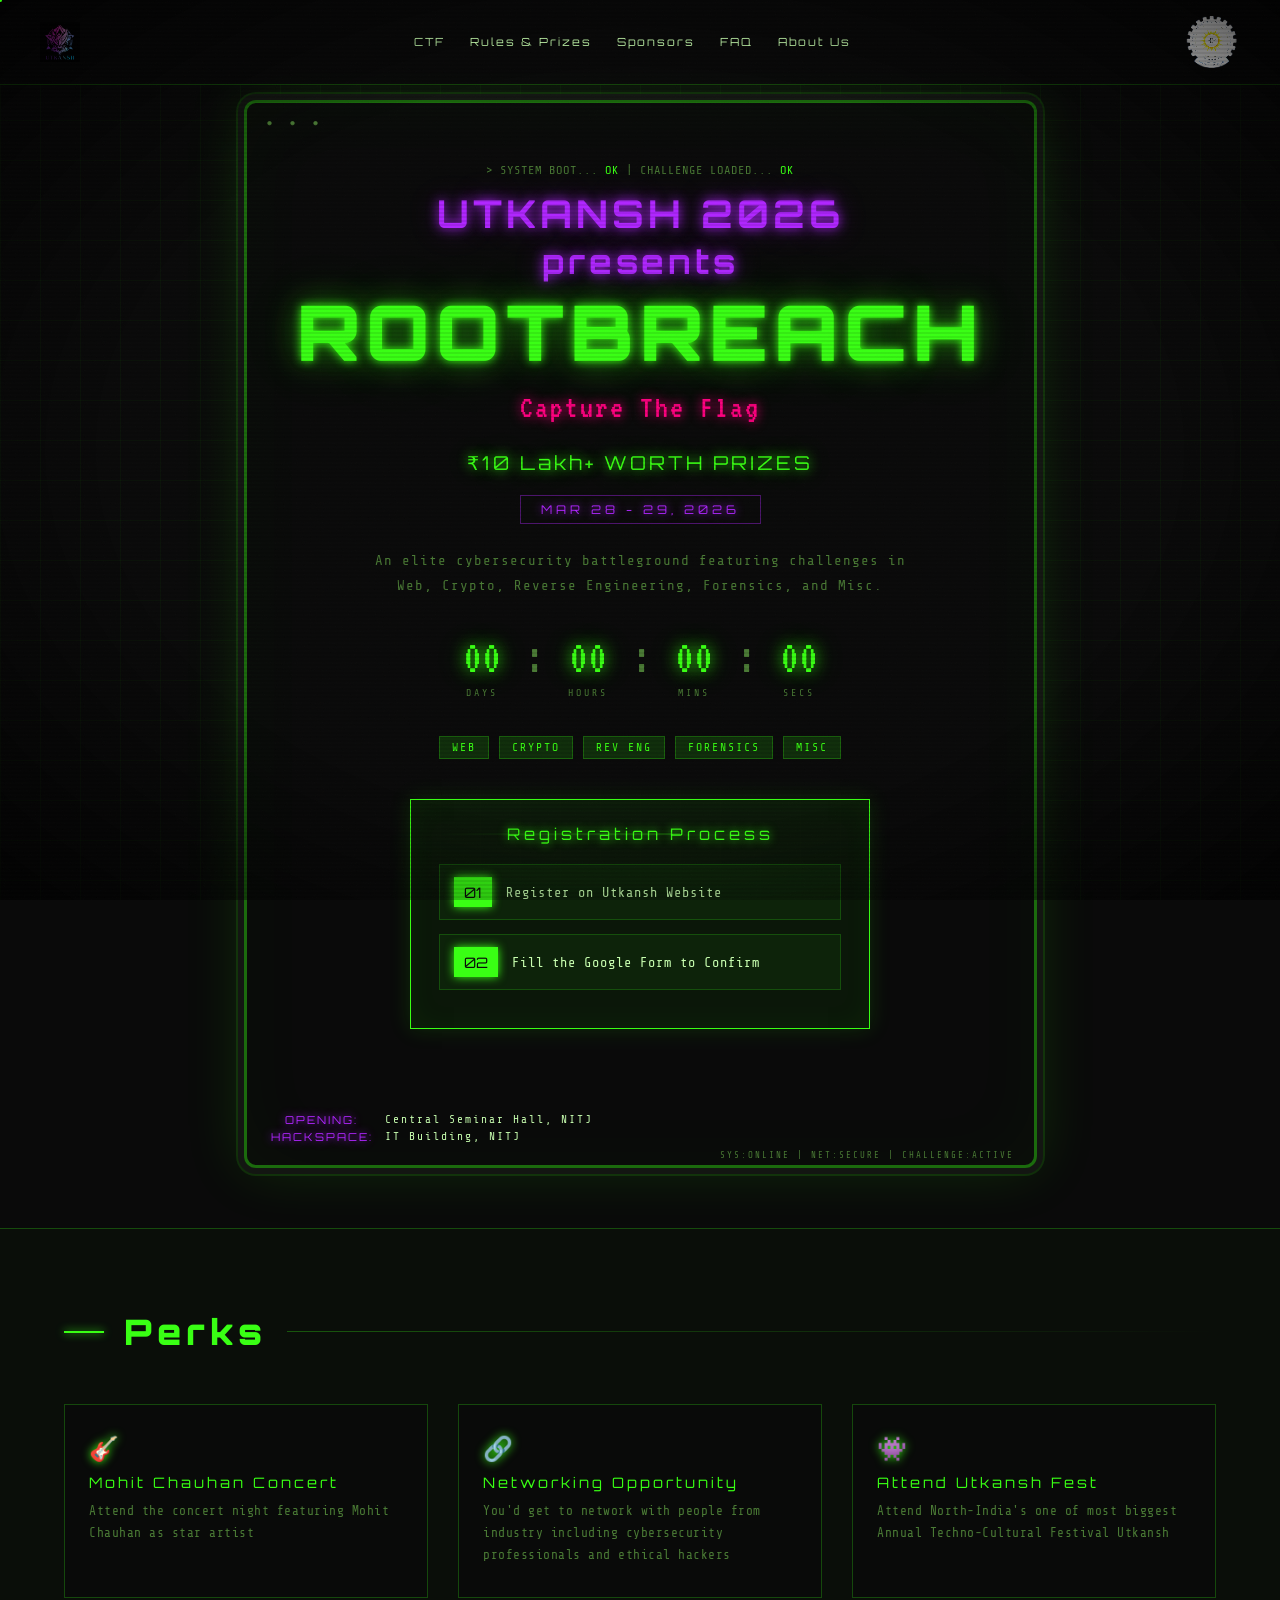
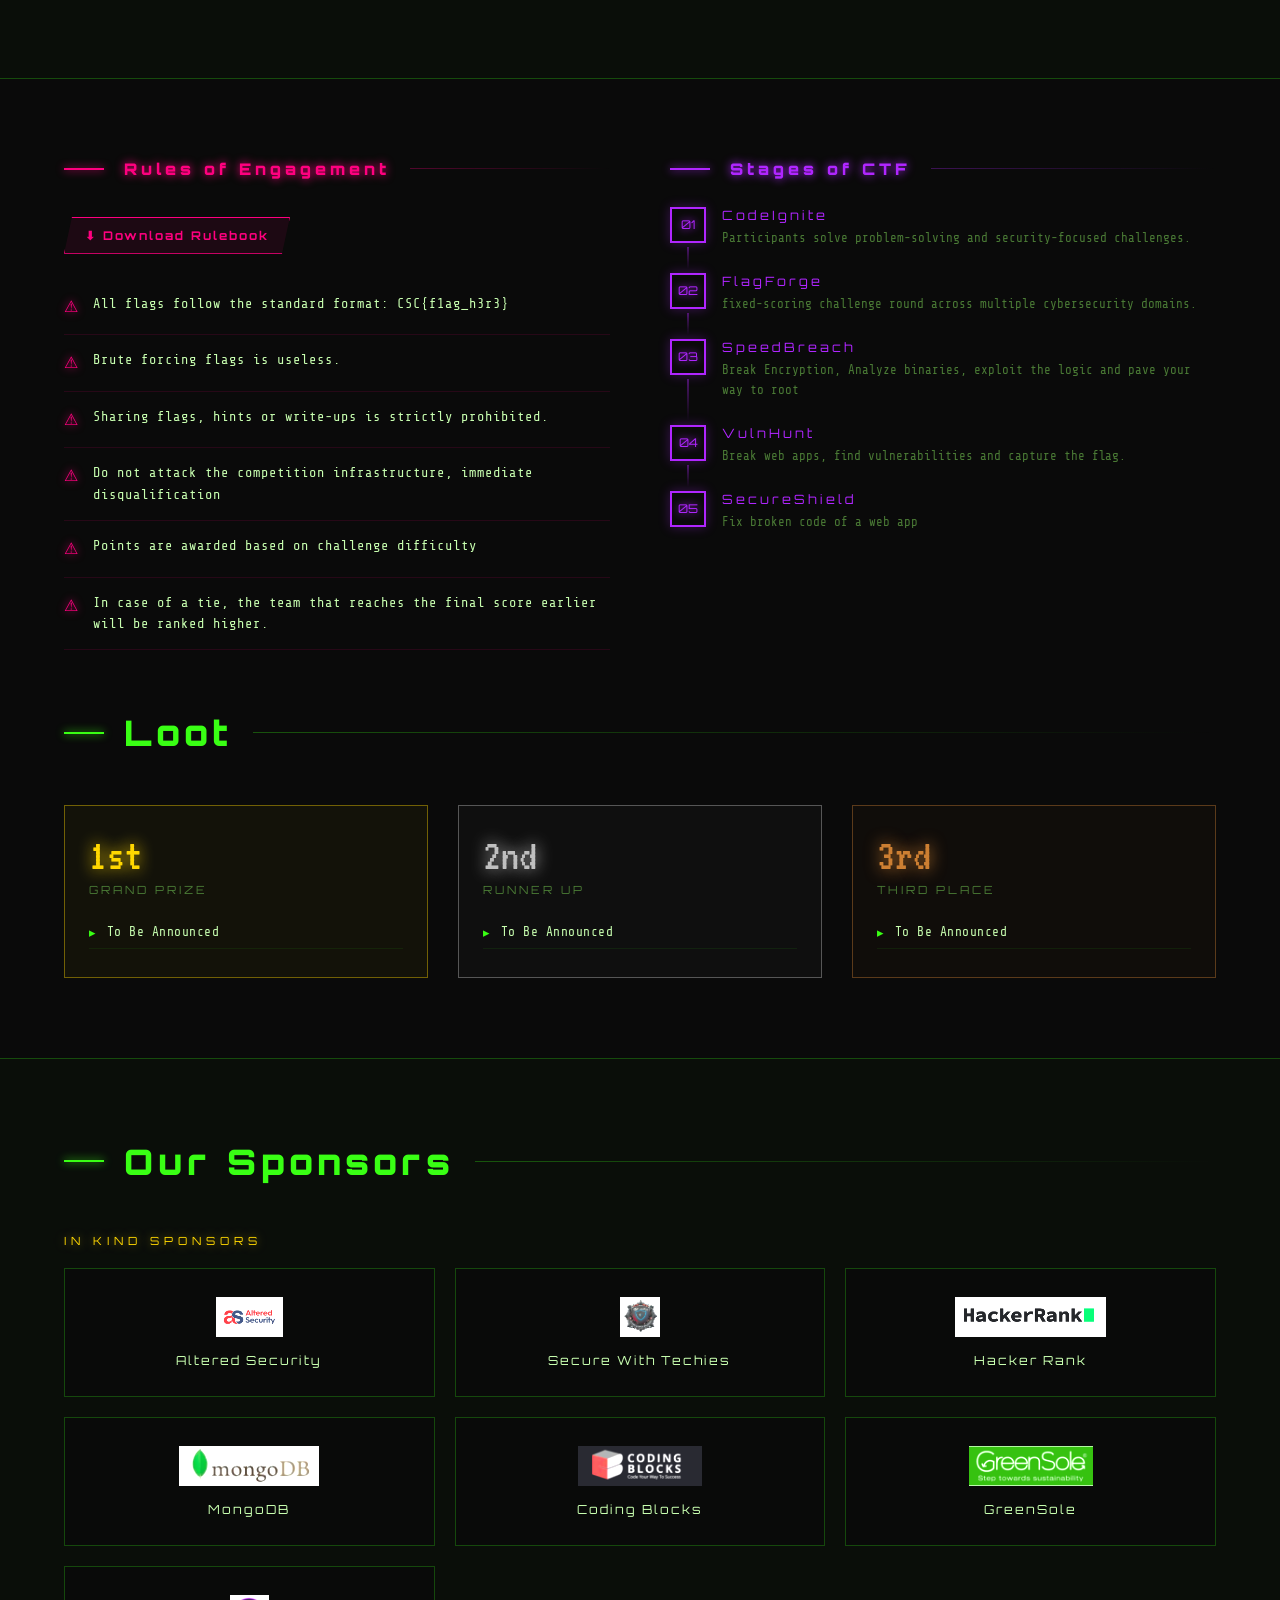
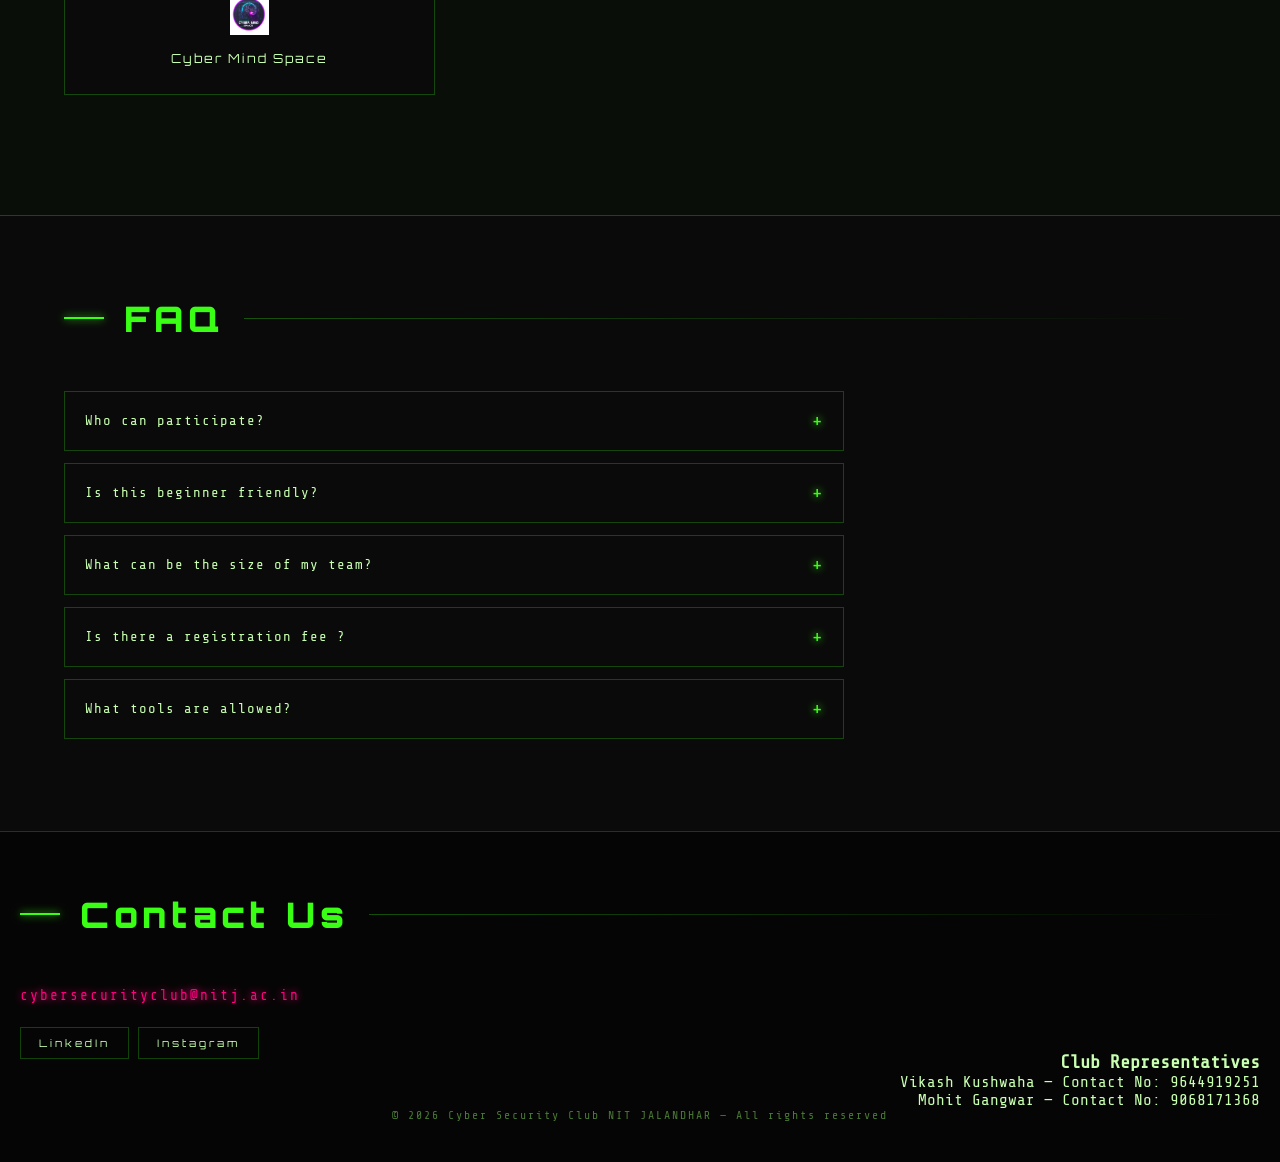
==== index.html @ 912bc38d "Update index.html download button" ====
<!DOCTYPE html>
<html lang="en">
<head>
<meta charset="UTF-8">
<meta name="viewport" content="width=device-width, initial-scale=1.0">
<title>ROOTBREACH — Capture The Flag 202</title>
<link rel="preconnect" href="https://fonts.googleapis.com">
<link href="https://fonts.googleapis.com/css2?family=Share+Tech+Mono&family=Orbitron:wght@400;700;900&family=VT323&display=swap" rel="stylesheet">
<link rel="stylesheet" href="style.css">
</head>
<body>
<div class="bg-grid"></div>
<div class="vignette"></div>

<!-- NAVBAR -->
<nav>
  <img src="assets/utkansh_logo.png" alt="Register" class="nav-register-img">
    <div class="menu-toggle">☰</div>
  <div class="nav-links">
    <a href="#landing">CTF</a>
    <a href="#rules_prizes">Rules & Prizes</a>
    <a href="#sponsors">Sponsors</a>
    <a href="#faq">FAQ</a>
    <a href="#about">About Us</a>
  </div><img src="assets/nitj_logo.png" alt="Logo" class="nav-logo">
</nav>

<!-- HERO -->
<section id="landing">
  <div class="hero-inner">
    <div class="crt-monitor">
      <p class="terminal-prompt">> SYSTEM BOOT... <span>OK</span> | CHALLENGE LOADED... <span>OK</span></p>
      <p class="hero-label">
  UTKANSH 2026 <span>presents</span>
</p>
      <h1 class="hero-title">ROOTBREACH</h1>
      <p class="hero-tagline">Capture The Flag</p>
      <p class="hero-prize">₹10 Lakh+ WORTH PRIZES</p>
      <div class="hero-date">MAR 28 - 29, 2026</div>
   
      <p class="hero-desc">An elite cybersecurity battleground featuring challenges in Web, Crypto, Reverse Engineering, Forensics, and Misc.</p>
      <div class="countdown-wrap">
        <div class="countdown-unit">
          <span class="countdown-num" id="cd-days">00</span>
          <span class="countdown-label">Days</span>
        </div>
        <span class="countdown-sep">:</span>
        <div class="countdown-unit">
          <span class="countdown-num" id="cd-hours">00</span>
          <span class="countdown-label">Hours</span>
        </div>
        <span class="countdown-sep">:</span>
        <div class="countdown-unit">
          <span class="countdown-num" id="cd-mins">00</span>
          <span class="countdown-label">Mins</span>
        </div>
        <span class="countdown-sep">:</span>
        <div class="countdown-unit">
          <span class="countdown-num" id="cd-secs">00</span>
          <span class="countdown-label">Secs</span>
        </div>
      </div>
      <div class="hero-tags">
        <span class="hero-tag">WEB</span>
        <span class="hero-tag">CRYPTO</span>
        <span class="hero-tag">REV ENG</span>
        <span class="hero-tag">FORENSICS</span>
        <span class="hero-tag">MISC</span>
      </div>
<div class="registration-box">
  <p class="reg-title">Registration Process</p>

  <div class="reg-step">
    <span class="step-num">01</span>
    <a href="https://www.utkansh.com/events/tech-cod-2" target="_blank">
      Register on Utkansh Website
    </a>
  </div>

  <div class="reg-step">
    <span class="step-num">02</span>
    <a href="https://docs.google.com/forms/d/e/1FAIpQLSclqPDXq4Pr7eMh1rQsEfszffg6_2_uz47Mj0pNcskuEX2EDA/viewform" target="_blank">
      Fill the Google Form to Confirm
    </a>
  </div>
</div>
<br><br>
<div class="hero-venue bottom-left">
  <div><span>OPENING:</span> Central Seminar Hall, NITJ</div>
  <div><span>HACKSPACE:</span> IT Building, NITJ</div>
</div>
    </div>
  </div>
</section>

<!-- PERKS -->
<section id="perks">
  <h2 class="section-header" style="color:var(--green)">Perks</h2>

  <div class="perks-grid">
    
    <div class="perk-card">
      <div class="perk-icon">🎸</div>
      <div class="perk-title">Mohit Chauhan Concert</div>
      <div class="perk-desc">
Attend the concert night featuring Mohit Chauhan as star artist
      </div>
    </div>

    <div class="perk-card">
      <div class="perk-icon">🔗</div>
      <div class="perk-title">Networking Opportunity</div>
      <div class="perk-desc">
        You'd get to network with people from industry including cybersecurity professionals and ethical hackers
      </div>
    </div>

    <div class="perk-card">
  <div class="perk-icon">👾</div>
  <div class="perk-title">Attend Utkansh Fest</div>
  <div class="perk-desc">
    Attend North-India's one of most biggest Annual Techno-Cultural Festival Utkansh
  </div>
</div>

  </div>
</section>
<!-- RULES, STAGES, PRIZES -->
<section id="rules_prizes" style="padding: 80px 5vw;">
  <!-- Rules -->
  <div>
    <h2 class="rules-title section-header" style="color:var(--pink)">Rules of Engagement</h2>
    <a href="assets/rulebook.pdf" class="btn-rulebook" target="_blank">
  ⬇ Download Rulebook
</a>
    <div id="rules-list">
      <div class="rule-item">
        <span class="rule-icon">⚠</span>
        <span>All flags follow the standard format: CSC{f1ag_h3r3}</span>
      </div>
      <div class="rule-item">
        <span class="rule-icon">⚠</span>
        <span>Brute forcing flags is useless.</span>
      </div>
      <div class="rule-item">
        <span class="rule-icon">⚠</span>
        <span>Sharing flags, hints or write-ups is strictly prohibited.</span>
      </div>
      <div class="rule-item">
        <span class="rule-icon">⚠</span>
        <span>Do not attack the competition infrastructure, immediate disqualification</span>
      </div>
      
      <div class="rule-item">
        <span class="rule-icon">⚠</span>
        <span>Points are awarded based on challenge difficulty</span>
      </div>
      <div class="rule-item">
        <span class="rule-icon">⚠</span>
        <span>In case of a tie, the team that reaches the final score earlier will be ranked higher.</span>
      </div>
    </div>
  </div>

  <!-- Stages -->
  <div>
    <h2 class="stages-title section-header" style="color:var(--purple)">Stages of CTF</h2>
    <div class="stages-flow" id="stages-list">
      <div class="stage-item">
        <div class="stage-line"><div class="stage-num">01</div><div class="stage-connector"></div></div>
        <div class="stage-content">
          <div class="stage-title">CodeIgnite</div>
          <div class="stage-desc">Participants solve problem-solving and security-focused
challenges.</div>
        </div>
      </div>
      <div class="stage-item">
        <div class="stage-line"><div class="stage-num">02</div><div class="stage-connector"></div></div>
        <div class="stage-content">
          <div class="stage-title">FlagForge</div>
          <div class="stage-desc">fixed-scoring challenge round across multiple
cybersecurity domains.</div>
        </div>
      </div>
      <div class="stage-item">
        <div class="stage-line"><div class="stage-num">03</div><div class="stage-connector"></div></div>
        <div class="stage-content">
          <div class="stage-title">SpeedBreach</div>
          <div class="stage-desc">Break Encryption, Analyze binaries, exploit the logic and pave your way to root</div>
        </div>
      </div>
      <div class="stage-item">
        <div class="stage-line"><div class="stage-num">04</div><div class="stage-connector"></div></div>
        <div class="stage-content">
          <div class="stage-title">VulnHunt</div>
          <div class="stage-desc">Break web apps, find vulnerabilities and capture the flag.</div>
        </div>
      </div>
      <div class="stage-item">
        <div class="stage-line"><div class="stage-num">05</div></div>
        <div class="stage-content">
          <div class="stage-title">SecureShield</div>
          <div class="stage-desc">Fix broken code of a web app</div>
        </div>
      </div>
    </div>
  </div>

  <!-- Prizes -->
   <div class="prizes-section">
   <h2 class="section-header" style="color:var(--green)">Loot</h2>
  <div class="prizes-wrap">
    <div class="prize-card first">
      <div class="prize-pos">1st</div>
      <div class="prize-title">Grand Prize</div>
      <div class="prize-reward">To Be Announced</div>
    
    </div>
    <div class="prize-card second">
      <div class="prize-pos">2nd</div>
      <div class="prize-title">Runner Up</div>
      <div class="prize-reward">To Be Announced</div>
    </div>
    <div class="prize-card third">
      <div class="prize-pos">3rd</div>
      <div class="prize-title">Third Place</div>
      <div class="prize-reward">To Be Announced</div>
    </div>
  </div>
  </div>
</section>

<!-- SPONSORS -->
<section id="sponsors">
  <h2 class="section-header" style="color:var(--green)">Our Sponsors</h2>
  <p class="sponsor-tier-title gold reveal">In kind Sponsors</p>
  <div class="sponsor-grid reveal">
    <div class="sponsor-card">
    <img src="assets/alteredsec.png" alt="Altered Security">
    <span>Altered Security</span>
    </div>
    <div class="sponsor-card">
    <img src="assets/swt.png" alt="Secure with techies">
    <span>Secure With Techies</span>
    </div>
    <div class="sponsor-card">
        <img src="assets/hackrank.png" alt="Altered Security">
        <span>Hacker Rank</span>
    </div>
    <div class="sponsor-card">
        <img src="assets/mongo.png" alt="Altered Security">
        <span>MongoDB</span>
    </div>
    <div class="sponsor-card">
        <img src="assets/codingblocks.png" alt="Altered Security">
        <span>Coding Blocks</span></div>
    <div class="sponsor-card">
        <img src="assets/greensole.png" alt="Altered Security">
        <span>GreenSole</span></div>
    <div class="sponsor-card">
        <img src="assets/cybermindspace.png" alt="Altered Security">
        <span>Cyber Mind Space</span></div>
    </div>
</section>

<!-- FAQ -->
<section id="faq">
  <h2 class="section-header" style="color:var(--green)">FAQ</h2>
  <div class="faq-list" >
    <div class="faq-item">
      <div class="faq-q">Who can participate? <span class="faq-icon">+</span></div>
      <div class="faq-a">Students, Cybersecurity professionals, and tech enthusiasts. Just be enthusiast towards tech and let's hunt for flaws.</div>
    </div>
    <div class="faq-item">
      <div class="faq-q">Is this beginner friendly? <span class="faq-icon">+</span></div>
      <div class="faq-a">Yes, challenges range from easy to advanced.</div>
    </div>
    <div class="faq-item">
      <div class="faq-q">What can be the size of my team? <span class="faq-icon">+</span></div>
      <div class="faq-a">Number of team members can range from 2-5.</div>
    </div>
    <div class="faq-item">
      <div class="faq-q">Is there a registration fee ?<span class="faq-icon">+</span></div>
      <div class="faq-a">Yes, the registration fee for the event is INR 300 per team.</div>
    </div>
    <div class="faq-item">
      <div class="faq-q">What tools are allowed? <span class="faq-icon">+</span></div>
      <div class="faq-a">Any legal cybersecurity tools except brute force automation on flags. Don't just be a script kiddie guys, think out of box.</div>
    </div>
  </div>
</section>

<!-- FOOTER -->
<footer id="about">
    <h2 class="section-header " style="color:var(--green)">Contact Us</h2>
  
    <a class="footer-email" href="mailto:cybersecurityclub@nitj.ac.in">cybersecurityclub@nitj.ac.in</a>
  <div class="footer-left">
    <a class="social-btn" href="https://www.linkedin.com/company/cyber-security-club-nitj">LinkedIn</a>
    <a class="social-btn" href="https://www.instagram.com/csc_nitj/">Instagram</a>
  </div>
  <div class="footer-right">
  <h3 class="rep-heading">Club Representatives</h3>
  <p>Vikash Kushwaha — Contact No: 9644919251</p>
  <p>Mohit Gangwar — Contact No: 9068171368</p>
</div>
  <p class="footer-copy">© 2026 Cyber Security Club NIT JALANDHAR — All rights reserved</p>
</footer>


<script src="script.js"></script>

</body>
</html>
---- style.css ----
html, body {
  overflow-x: hidden;
}
  :root {
    --bg: #0A0A0A;
    --bg2: #111111;
    --green: #39FF14;
    --pink: #FF007F;
    --purple: #B026FF;
    --green-dim: rgba(57,255,20,0.15);
    --pink-dim: rgba(255,0,127,0.15);
    --purple-dim: rgba(176,38,255,0.15);
    --text: #C8FFB0;
    --muted: #4a7a35;
    --border: rgba(57,255,20,0.25);
  }

  *, *::before, *::after { box-sizing: border-box; margin: 0; padding: 0; }

  html { scroll-behavior: smooth; }

  body {
    background: var(--bg);
    color: var(--text);
    font-family: 'Share Tech Mono', monospace;
    overflow-x: hidden;
    cursor: crosshair;
  }

  /* ─── SCANLINES & NOISE OVERLAY ─── */
  body::before {
    content: '';
    position: fixed;
    inset: 0;
    background: repeating-linear-gradient(
      0deg,
      transparent,
      transparent 2px,
      rgba(0,0,0,0.08) 2px,
      rgba(0,0,0,0.08) 4px
    );
    pointer-events: none;
    z-index: 9999;
    animation: scanMove 8s linear infinite;
  }

  body::after {
    content: '';
    position: fixed;
    inset: 0;
    background-image: url("data:image/svg+xml,%3Csvg viewBox='0 0 256 256' xmlns='http://www.w3.org/2000/svg'%3E%3Cfilter id='noise'%3E%3CfeTurbulence type='fractalNoise' baseFrequency='0.9' numOctaves='4' stitchTiles='stitch'/%3E%3C/filter%3E%3Crect width='100%25' height='100%25' filter='url(%23noise)' opacity='0.04'/%3E%3C/svg%3E");
    background-size: 200px 200px;
    pointer-events: none;
    z-index: 9998;
    opacity: 0.5;
  }

  @keyframes scanMove {
    0% { background-position: 0 0; }
    100% { background-position: 0 100px; }
  }

  /* ─── BG GRID ─── */
  .bg-grid {
    position: fixed;
    inset: 0;
    background-image:
      linear-gradient(rgba(57,255,20,0.04) 1px, transparent 1px),
      linear-gradient(90deg, rgba(57,255,20,0.04) 1px, transparent 1px);
    background-size: 40px 40px;
    pointer-events: none;
    z-index: 0;
  }

  /* hide register button on mobile + move hamburger left  */

  @media(max-width: 768px) {

  /* Hide register button */
  .btn-register {
    display: none;
  }

  /* Move hamburger to left */
  nav {
    justify-content: space-between;
  }

  .menu-toggle {
    order: -1; /* pushes it to left */
   }
   }

  /* ─── hide NAVBAR in mobile ─── */
   @media(max-width: 768px) {
  nav {
    transition: transform 0.3s ease;
  }

  nav.hide-nav {
    transform: translateY(-100%);
  }
}
  /* ─── NAVBAR ─── */
  nav {
  position: fixed;
  top: 0; left: 0; right: 0;
  z-index: 1000;

  display: flex;
  align-items: center;
  justify-content: space-between;

  padding: 16px 40px;
  background: rgba(10,10,10,0.88);
  border-bottom: 1px solid var(--border);
  backdrop-filter: blur(8px);
}

.nav-register-img {
  height: 40px;          /* control size */
  width: auto;
  object-fit: contain;

  cursor: pointer;
  transition: all 0.2s ease;

  filter: brightness(1.2);
}

/* hover effect */
.nav-register-img:hover {
  transform: scale(1.05);
  filter: brightness(1.5);
}
/* Keep links centered */

.nav-links {
  display: flex;
  gap: 25px;
  justify-content: center;
  flex: 1; /* 🔥 this keeps it centered */
}

/* Prevent logo from wrapping */
.nav-logo {
  white-space: nowrap;
}
.nav-links a {
  font-size: 0.65rem;
  letter-spacing: 1px;
}

.nav-links a {
  font-family: 'Orbitron', sans-serif;
  font-size: 0.7rem;
  letter-spacing: 2px;
  color: var(--text);
  text-decoration: none;
  transition: color 0.2s;
}

.nav-links a:hover {
  color: var(--green);
}
@media(max-width: 768px) {
  nav {
    flex-wrap: wrap;
    padding: 12px 16px;
  }

  .nav-links {
    width: 100%;
    margin-top: 10px;
    justify-content: center;
    flex-wrap: wrap;
    gap: 12px;
  }
}

/* Hide hamburger on desktop */
.menu-toggle {
  display: none;
  font-size: 1.5rem;
  color: var(--green);
  cursor: pointer;
}

/* MOBILE NAV */
@media(max-width: 768px) {

  /* Show hamburger */
  .menu-toggle {
    display: block;
  }

  /* Hide nav links initially */
  .nav-links {
    display: none;
    width: 100%;
    flex-direction: column;
    background: rgba(10,10,10,0.95);
    margin-top: 10px;
    padding: 10px 0;
    border-top: 1px solid var(--border);
  }

  /* Show when active */
  .nav-links.active {
    display: flex;
  }

  .nav-links a {
    padding: 10px 0;
    text-align: center;
  }
}
/* logo picture size adjustment */
.nav-logo {
  opacity: 1; /* full visibility */
  filter: brightness(1.8) contrast(1.3);
}
.nav-logo {
  height: 52px;   /* adjust if needed */
  width: auto;
  object-fit: contain;
  opacity: 1;
}
  .btn-register {
    font-family: 'Orbitron', sans-serif;
    font-size: 0.75rem;
    font-weight: 700;
    letter-spacing: 2px;
    color: var(--bg);
    background: var(--green);
    border: none;
    padding: 10px 22px;
    cursor: pointer;
    clip-path: polygon(8px 0%, 100% 0%, calc(100% - 8px) 100%, 0% 100%);
    transition: all 0.2s;
    box-shadow: 0 0 16px var(--green), 0 0 32px rgba(57,255,20,0.3);
    text-decoration: none;
    display: inline-block;
  }

  .btn-register:hover {
    background: var(--bg);
    color: var(--green);
    box-shadow: 0 0 24px var(--green), 0 0 48px rgba(57,255,20,0.5);
  }

  /* ─── HERO ─── */
  #landing {
    position: relative;
    min-height: 100vh;
    display: flex;
    align-items: center;
    justify-content: center;
    z-index: 1;
    padding: 100px 20px 60px;
  }

  .hero-inner {
    text-align: center;
    max-width: 860px;
  }

  .crt-monitor {
    position: relative;
    border: 3px solid rgba(57,255,20,0.4);
    border-radius: 12px;
    padding: 60px 50px;
    background: rgba(10,10,10,0.9);
    box-shadow:
      0 0 0 6px rgba(20,20,20,0.9),
      0 0 0 8px rgba(57,255,20,0.12),
      0 0 60px rgba(57,255,20,0.15),
      inset 0 0 80px rgba(57,255,20,0.03);
  }

  .crt-monitor::before {
    content: '● ● ●';
    position: absolute;
    top: 14px; left: 20px;
    color: var(--muted);
    font-size: 10px;
    letter-spacing: 6px;
  }

  .crt-monitor::after {
    content: 'SYS:ONLINE | NET:SECURE | CHALLENGE:ACTIVE';
    position: absolute;
    bottom: 5px; right: 20px;
    color: var(--muted);
    font-size: 9px;
    letter-spacing: 2px;
  }
.hero-label {
  font-family: 'Orbitron', sans-serif;
  font-size: clamp(1.6rem, 3vw, 2.4rem);
  font-weight: 700;
  letter-spacing: 4px;

  color: var(--purple);  /* 🔥 different from ROOTBREACH (green) */
  text-shadow: 0 0 12px var(--purple), 0 0 28px rgba(176,38,255,0.4);

  margin-bottom: 12px;
}

/* make "presents" SAME style */
.hero-label span {
  display: block;
  font-size: 0.85em;     /* slightly smaller but same vibe */
  color: inherit;        
  text-shadow: inherit; 
  letter-spacing: inherit;
  margin-top: 4px;
}

@media (max-width: 768px) {
  .crt-monitor {
    padding: 30px 16px;   /* reduce padding */
    border-width: 2px;
  }
}
@media (max-width: 768px) {
  .hero-label {
    font-size: 1.4rem;
    letter-spacing: 2px;
  }

  .hero-label span {
    font-size: 0.7em;
  }
}
  @keyframes blink {
    50% { opacity: 0.4; }
  }

  .hero-title {
    font-family: 'Orbitron', sans-serif;
    font-size: clamp(2.4rem, 6vw, 5rem);
    font-weight: 900;
    line-height: 1;
    letter-spacing: 6px;
    color: var(--green);
    text-shadow:
      0 0 10px var(--green),
      0 0 30px rgba(57,255,20,0.5),
      0 0 60px rgba(57,255,20,0.2);
    animation: glitch 4s infinite;
    margin-bottom: 20px;
  }

  @keyframes glitch {
    0%,90%,100% { transform: none; text-shadow: 0 0 10px var(--green), 0 0 30px rgba(57,255,20,0.5); }
    91% { transform: translate(-3px, 1px) skewX(-1deg); text-shadow: 3px 0 var(--pink), -3px 0 var(--purple); }
    92% { transform: translate(3px,-1px) skewX(1deg); text-shadow: -3px 0 var(--pink), 3px 0 var(--purple); }
    93% { transform: none; }
    95% { transform: translate(2px,0); text-shadow: -2px 0 var(--pink), 2px 0 var(--green); }
    96% { transform: none; }
  }

  .hero-tagline {
    font-family: 'VT323', monospace;
    font-size: clamp(1.4rem, 3vw, 2rem);
    color: var(--pink);
    text-shadow: 0 0 12px var(--pink);
    margin-bottom: 28px;
    letter-spacing: 2px;
  }
  .hero-prize {
  font-family: 'Orbitron', sans-serif;
  font-size: clamp(0.9rem, 2vw, 1.2rem);
  letter-spacing: 3px;
  margin-top: 10px;
  margin-bottom: 20px;

  color: var(--green);
  text-shadow: 0 0 12px var(--green), 0 0 30px rgba(57,255,20,0.3);

  display: block;
  text-align: center;
}

  .hero-date {
    display: inline-block;
    font-family: 'Orbitron', sans-serif;
    font-size: 0.75rem;
    letter-spacing: 4px;
    color: var(--purple);
    text-shadow: 0 0 10px var(--purple);
    border: 1px solid rgba(176,38,255,0.4);
    padding: 6px 20px;
    margin-bottom: 24px;
  }
  .hero-venue.bottom-left {
  position: absolute;
  left: 20px;
  bottom: 20px;

  font-size: 0.7rem;
  letter-spacing: 2px;
  color: var(--text);
  line-height: 1.5;
}

.hero-venue.bottom-left div {
  display: flex;
  gap: 8px;
}

.hero-venue.bottom-left span {
  min-width: 110px;
  color: var(--purple);
  text-shadow: 0 0 8px var(--purple);
  font-family: 'Orbitron', sans-serif;
  font-size: 0.68rem;
  letter-spacing: 2px;
}

  .hero-desc {
    font-size: 0.88rem;
    color: var(--muted);
    line-height: 1.8;
    max-width: 560px;
    margin: 0 auto 36px;
    letter-spacing: 1px;
  }

  .hero-tags {
    display: flex;
    gap: 10px;
    flex-wrap: wrap;
    justify-content: center;
    margin-bottom: 36px;
  }

  .hero-tag {
    font-size: 0.72rem;
    letter-spacing: 2px;
    padding: 4px 12px;
    border: 1px solid var(--border);
    color: var(--green);
    background: var(--green-dim);
  }
.registration-box {
  border: 1px solid var(--green);
  background: rgba(57,255,20,0.06);
  padding: 24px 28px;
  max-width: 460px;
  margin: 40px auto;

  box-shadow: 0 0 20px rgba(57,255,20,0.15),
              inset 0 0 30px rgba(57,255,20,0.05);
}
.reg-title {
  font-family: 'Orbitron', sans-serif;
  font-size: 1rem;
  letter-spacing: 4px;

  color: var(--green);
  text-shadow: 
    0 0 10px var(--green),
    0 0 20px rgba(57,255,20,0.4);

  text-align: right;
  margin-bottom: 20px;

  position: relative;
}

/* glowing line on left for style */
.reg-title::before {
  content: '';
  position: absolute;
  left: 0;
  top: 50%;
  transform: translateY(-50%);
  width: 60%;
  height: 1px;
  background: linear-gradient(to right, transparent, var(--green));
  opacity: 0.4;
}
/* TITLE */
.reg-title {
  font-family: 'Orbitron', sans-serif;
  font-size: 1rem;
  letter-spacing: 4px;
  text-align: center;

  color: var(--green);
  text-shadow: 0 0 10px var(--green);

  margin-bottom: 20px;
}

/* STEPS (MAIN FOCUS) */
.reg-step {
  display: flex;
  align-items: center;
  gap: 14px;

  margin-bottom: 14px;
  padding: 12px 14px;

  border: 1px solid rgba(57,255,20,0.2);
  background: rgba(57,255,20,0.05);

  transition: all 0.2s;
}

/* hover = focus boost */
.reg-step:hover {
  border-color: var(--green);
  box-shadow: 0 0 16px rgba(57,255,20,0.25);
  transform: translateX(4px);
}

/* STEP NUMBER (high attention) */
.step-num {
  font-family: 'Orbitron', sans-serif;
  font-size: 0.9rem;
  color: var(--bg);
  background: var(--green);

  padding: 6px 10px;
  min-width: 34px;
  text-align: center;

  box-shadow: 0 0 10px var(--green);
}

/* LINK TEXT */
.reg-step a {
  font-size: 0.85rem;
  letter-spacing: 1px;

  color: var(--text);
  text-decoration: none;

  transition: all 0.2s;
}

.reg-step a:hover {
  color: var(--green);
  text-shadow: 0 0 8px var(--green);
}
@media (max-width: 768px) {
  .registration-box {
    width: 92%;
    padding: 18px;
  }

  .reg-step {
    padding: 10px;
  }

  .step-num {
    font-size: 0.8rem;
  }
}

  @keyframes pulse-glow {
    0%,100% { box-shadow: 0 0 24px var(--green), 0 0 48px rgba(57,255,20,0.3); }
    50% { box-shadow: 0 0 36px var(--green), 0 0 72px rgba(57,255,20,0.5); }
  }

  .btn-cta:hover {
    background: var(--bg);
    color: var(--green);
  }

  /* ─── SECTION WRAPPER ─── */
  section {
    position: relative;
    z-index: 1;
    padding: 80px 5vw;
  }

  .section-header {
    font-family: 'Orbitron', sans-serif;
    font-size: clamp(1.4rem, 3vw, 2.2rem);
    font-weight: 900;
    letter-spacing: 5px;
    margin-bottom: 50px;
    display: flex;
    align-items: center;
    gap: 20px;
  }

  .section-header::before {
    content: '';
    display: block;
    width: 40px;
    height: 2px;
    background: currentColor;
    box-shadow: 0 0 8px currentColor;
    flex-shrink: 0;
  }

  .section-header::after {
    content: '';
    display: block;
    flex: 1;
    height: 1px;
    background: linear-gradient(to right, currentColor, transparent);
    opacity: 0.3;
  }

/* ─── PERKS SECTION ─── */

#perks {
  border-top: 1px solid var(--border);
  border-bottom: 1px solid var(--border);
  background: rgba(57,255,20,0.02);
}

/* Grid layout */
.perks-grid {
  display: grid;
  grid-template-columns: repeat(3, 1fr);
  gap: 30px;
}

/* Tablet */
@media(max-width: 900px) {
  .perks-grid {
    grid-template-columns: repeat(2, 1fr);
  }
}

/* Mobile */
@media(max-width: 768px) {
  .perks-grid {
    grid-template-columns: 1fr;
  }
}

/* Card styling */
.perk-card {
  border: 1px solid var(--border);
  padding: 30px 24px;
  background: rgba(10,10,10,0.85);
  position: relative;
  overflow: hidden;

  transition: all 0.3s ease;
}

/* Glow hover */
.perk-card:hover {
  border-color: var(--green);
  box-shadow: 
    0 0 20px rgba(57,255,20,0.2),
    inset 0 0 20px rgba(57,255,20,0.05);
}

/* Icon */
.perk-icon {
  font-size: 1.5rem;
  color: var(--green);
  text-shadow: 0 0 10px var(--green);
  margin-bottom: 10px;
}

/* Title */
.perk-title {
  font-family: 'Orbitron', sans-serif;
  font-size: 0.9rem;
  letter-spacing: 3px;
  color: var(--green);
  margin-bottom: 10px;
}

/* Description */
.perk-desc {
  font-size: 0.8rem;
  color: var(--muted);
  line-height: 1.7;
  letter-spacing: 0.5px;
}


  /* ─── RULES & STAGES ─── */
  #rules_prizes {
    display: grid;
    grid-template-columns: 1fr 1fr;
    gap: 60px;
    align-items: start;
  }

  @media(max-width:900px){
    #rules_prizes { grid-template-columns: 1fr; }
  }

  /* Rules */
  .btn-rulebook {
  display: inline-block;
  margin: 10px 0 25px;

  font-family: 'Orbitron', sans-serif;
  font-size: 0.75rem;
  font-weight: 700;
  letter-spacing: 2px;

  color: var(--pink);
  border: 1px solid var(--pink);
  padding: 10px 20px;
  text-decoration: none;

  clip-path: polygon(8px 0%, 100% 0%, calc(100% - 8px) 100%, 0% 100%);
  background: rgba(255,0,127,0.08);

  transition: all 0.2s;
}

.btn-rulebook:hover {
  color: var(--bg);
  background: var(--pink);
  box-shadow: 0 0 16px var(--pink), 0 0 32px rgba(255,0,127,0.4);
}
@media (max-width: 768px) {
  .btn-rulebook {
    display: block;
    width: fit-content;
    margin: 10px auto 25px; /* center it on mobile */
    text-align: center;
  }
}
  .rules-title {
    font-family: 'Orbitron', sans-serif;
    font-size: 1rem;
    letter-spacing: 4px;
    color: var(--pink);
    text-shadow: 0 0 10px var(--pink);
    margin-bottom: 28px;
  }

  .rule-item {
    display: flex;
    align-items: flex-start;
    gap: 14px;
    padding: 14px 0;
    border-bottom: 1px solid rgba(255,0,127,0.12);
    font-size: 0.85rem;
    letter-spacing: 1px;
    line-height: 1.6;
    color: var(--text);
    opacity: 0;
    transform: translateX(-20px);
    transition: opacity 0.5s, transform 0.5s;
  }

  .rule-item.visible { opacity: 1; transform: none; }

  .rule-icon {
    color: var(--pink);
    text-shadow: 0 0 8px var(--pink);
    font-size: 1rem;
    flex-shrink: 0;
    margin-top: 2px;
  }

  /* Stages */
  .stages-title {
    font-family: 'Orbitron', sans-serif;
    font-size: 1rem;
    letter-spacing: 4px;
    color: var(--purple);
    text-shadow: 0 0 10px var(--purple);
    margin-bottom: 28px;
  }

  .stages-flow {
    display: flex;
    flex-direction: column;
    gap: 0;
  }

  .stage-item {
    display: flex;
    gap: 16px;
    position: relative;
    opacity: 0;
    transform: translateY(16px);
    transition: opacity 0.5s, transform 0.5s;
  }

  .stage-item.visible { opacity: 1; transform: none; }

  .stage-line {
    display: flex;
    flex-direction: column;
    align-items: center;
  }

  .stage-num {
    width: 36px; height: 36px;
    border: 2px solid var(--purple);
    display: flex; align-items: center; justify-content: center;
    font-family: 'Orbitron', sans-serif;
    font-size: 0.75rem;
    color: var(--purple);
    text-shadow: 0 0 8px var(--purple);
    box-shadow: 0 0 12px rgba(176,38,255,0.3);
    flex-shrink: 0;
  }

  .stage-connector {
    width: 2px;
    flex: 1;
    min-height: 20px;
    background: linear-gradient(to bottom, var(--purple), transparent);
    opacity: 0.4;
    margin: 4px 0;
  }

  .stage-content {
    padding: 0 0 24px;
  }

  .stage-title {
    font-family: 'Orbitron', sans-serif;
    font-size: 0.8rem;
    letter-spacing: 3px;
    color: var(--purple);
    margin-bottom: 6px;
  }

  .stage-desc {
    font-size: 0.78rem;
    color: var(--muted);
    line-height: 1.6;
  }

  /* Prizes */
  .prizes-section {
  grid-column: 1 / -1; 
}
  .prizes-wrap {
  display: grid;
  grid-template-columns: repeat(3, 1fr);
  gap: 30px;
  align-items: stretch;
}


  @media(max-width: 768px) {
  .prizes-wrap {
    grid-template-columns: 1fr;
  }
}

  .prize-card {
    border: 1px solid var(--border);
    padding: 28px 24px;
    background: rgba(57,255,20,0.03);
    position: relative;
    overflow: hidden;
    transition: all 0.3s;
    opacity: 0;
    transform: translateY(20px);
    transition: opacity 0.5s, transform 0.5s, box-shadow 0.3s;
  }

  .prize-card.visible { opacity: 1; transform: none; }

  .prize-card:hover {
    box-shadow: 0 0 30px rgba(57,255,20,0.15);
    border-color: var(--green);
  }

  .prize-card.first {
    border-color: rgba(255,215,0,0.4);
    background: rgba(255,215,0,0.04);
  }

  .prize-card.first:hover {
    box-shadow: 0 0 30px rgba(255,215,0,0.15);
    border-color: gold;
  }

  .prize-card.second {
    border-color: rgba(192,192,192,0.4);
    background: rgba(192,192,192,0.03);
  }

  .prize-card.third {
    border-color: rgba(205,127,50,0.4);
    background: rgba(205,127,50,0.03);
  }

  .prize-pos {
    font-family: 'VT323', monospace;
    font-size: 2.8rem;
    line-height: 1;
    margin-bottom: 4px;
  }
  .loot-heading {  /* centers the heading line */
  text-align: center;
  color: var(--green);
  margin-bottom: 10px;
}

  .prize-card.first .prize-pos { color: gold; text-shadow: 0 0 16px gold; }
  .prize-card.second .prize-pos { color: silver; text-shadow: 0 0 16px silver; }
  .prize-card.third .prize-pos { color: #CD7F32; text-shadow: 0 0 16px #CD7F32; }

  .prize-title {
    font-family: 'Orbitron', sans-serif;
    font-size: 0.7rem;
    letter-spacing: 3px;
    color: var(--muted);
    margin-bottom: 20px;
    text-transform: uppercase;
  }

  .prize-reward {
    font-size: 0.8rem;
    color: var(--text);
    padding: 8px 0;
    border-bottom: 1px solid rgba(57,255,20,0.08);
    display: flex;
    align-items: center;
    gap: 10px;
    letter-spacing: 0.5px;
  }

  .prize-reward::before {
    content: '▸';
    color: var(--green);
    flex-shrink: 0;
  }

  /* ─── SPONSORS ─── */
  
  #sponsors {
    border-top: 1px solid var(--border);
    border-bottom: 1px solid var(--border);
    background: rgba(57,255,20,0.02);
  }

  .sponsor-tier-title {
    font-family: 'Orbitron', sans-serif;
    font-size: 0.7rem;
    letter-spacing: 5px;
    margin-bottom: 20px;
    color: var(--muted);
    text-transform: uppercase;
  }

  .sponsor-tier-title.gold { color: gold; text-shadow: 0 0 10px rgba(255,215,0,0.5); }
  .sponsor-tier-title.silver { color: silver; }

  .sponsor-grid {
  display: grid;
  grid-template-columns: repeat(3, 1fr); /* 3 cards in a row */
  gap: 20px;
  margin-bottom: 40px;
    }

  .sponsor-card {
    border: 1px solid var(--border);
    padding: 28px 16px;
    text-align: center;
    background: rgba(10,10,10,0.8);
    font-family: 'Orbitron', sans-serif;
    font-size: 0.78rem;
    letter-spacing: 2px;
    color: var(--text);
    transition: all 0.3s;
    display: flex;
    flex-direction: column;
    align-items: center;
    justify-content: center;
    gap: 10px;
  }

.sponsor-card img {
  height: 40px;   /* adjust as needed */
  width: auto;
  object-fit: contain;
  filter: brightness(1.2); /* makes logos pop slightly */
}

.sponsor-card span {
  margin-top: 5px;
}
.sponsor-card img {
  mix-blend-mode: screen;
}
  .sponsor-card:hover {
    border-color: var(--green);
    box-shadow: 0 0 20px rgba(57,255,20,0.2), inset 0 0 20px rgba(57,255,20,0.04);
    color: var(--green);
    text-shadow: 0 0 8px var(--green);
  }

  .sponsor-card.soon {
    color: var(--muted);
    border-style: dashed;
    border-color: rgba(57,255,20,0.12);
    font-size: 0.7rem;
    letter-spacing: 3px;
  }
  @media (max-width: 768px) {
  .sponsor-grid {
    grid-template-columns: 1fr;   /* one card per row */
    gap: 16px;
  }

  .sponsor-card {
    width: 100%;
  }
}
  /* ─── FAQ ─── */
  .faq-list { max-width: 780px; }

  .faq-item {
    border: 1px solid var(--border);
    margin-bottom: 12px;
    overflow: hidden;
    opacity: 0;
    transform: translateY(10px);
    transition: opacity 0.4s, transform 0.4s;
  }

  .faq-item.visible { opacity: 1; transform: none; }

  .faq-q {
    display: flex;
    justify-content: space-between;
    align-items: center;
    padding: 18px 20px;
    cursor: pointer;
    font-size: 0.88rem;
    letter-spacing: 1px;
    color: var(--text);
    transition: color 0.2s;
    user-select: none;
  }

  .faq-q:hover { color: var(--green); }

  .faq-icon {
    font-size: 1.2rem;
    color: var(--green);
    transition: transform 0.3s;
    flex-shrink: 0;
    text-shadow: 0 0 8px var(--green);
  }

  .faq-item.open .faq-icon { transform: rotate(45deg); }

  .faq-a {
    max-height: 0;
    overflow: hidden;
    transition: max-height 0.4s ease, padding 0.3s;
    padding: 0 20px;
    font-size: 0.82rem;
    color: var(--muted);
    line-height: 1.8;
    letter-spacing: 0.5px;
  }

  .faq-item.open .faq-a {
    max-height: 200px;
    padding: 0 20px 18px;
  }

  /* ─── FOOTER ─── */
  footer {
    position: relative;
    z-index: 1;
    text-align: center;
    padding: 60px 20px 40px;
    border-top: 1px solid var(--border);
    background: rgba(0,0,0,0.5);
  }

  .footer-title {
    font-family: 'Orbitron', sans-serif;
    font-size: 0.9rem;
    letter-spacing: 5px;
    color: var(--green);
    text-shadow: 0 0 10px var(--green);
    margin-bottom: 20px;
  }

  .footer-email {
    color: var(--pink);
    text-decoration: none;
    font-size: 0.9rem;
    letter-spacing: 2px;
    text-shadow: 0 0 8px var(--pink);
    transition: opacity 0.2s;
    display: block;
    margin-bottom: 30px;
  }

  .footer-email:hover { opacity: 0.7; }

  .footer-socials {
    display: flex;
    gap: 20px;
    justify-content: center;
    margin-bottom: 36px;
  }

  .social-btn {
    font-family: 'Orbitron', sans-serif;
    font-size: 0.65rem;
    letter-spacing: 3px;
    color: var(--text);
    border: 1px solid var(--border);
    padding: 8px 18px;
    text-decoration: none;
    transition: all 0.2s;
  }

  .social-btn:hover {
    border-color: var(--green);
    color: var(--green);
    box-shadow: 0 0 12px rgba(57,255,20,0.2);
  }

  .footer-copy {
    font-size: 0.72rem;
    color: var(--muted);
    letter-spacing: 2px;
  }

  /* ─── VIGNETTE ─── */
  .vignette {
    position: fixed;
    inset: 0;
    background: radial-gradient(ellipse at center, transparent 60%, rgba(0,0,0,0.7) 100%);
    pointer-events: none;
    z-index: 9997;
  }

  /* ─── SCROLL REVEAL ─── */
  .reveal {
    opacity: 0;
    transform: translateY(30px);
    transition: opacity 0.3s ease, transform 0.3s ease;
  }

  .reveal.visible { opacity: 1; transform: none; }

  /* ─── COUNTDOWN ─── */
  .countdown-wrap {
    display: flex;
    gap: 24px;
    justify-content: center;
    margin-bottom: 36px;
    flex-wrap: wrap;
  }

  .countdown-unit {
    text-align: center;
  }

  .countdown-num {
    font-family: 'VT323', monospace;
    font-size: 3rem;
    color: var(--green);
    text-shadow: 0 0 16px var(--green), 0 0 32px rgba(57,255,20,0.3);
    line-height: 1;
    display: block;
  }

  .countdown-label {
    font-size: 0.62rem;
    letter-spacing: 3px;
    color: var(--muted);
    text-transform: uppercase;
  }

  .countdown-sep {
    font-family: 'VT323', monospace;
    font-size: 3rem;
    color: var(--muted);
    line-height: 1;
    animation: blink 1s step-end infinite;
  }

  /* ─── TERMINAL PROMPT ─── */
  .terminal-prompt {
    font-size: 0.75rem;
    color: var(--muted);
    letter-spacing: 1px;
    margin-bottom: 12px;
  }

  .terminal-prompt span {
    color: var(--green);
  }

  /* ─── MOBILE ─── */
  @media(max-width: 600px) {
    nav { padding: 12px 16px; }
    .crt-monitor { padding: 40px 24px; }
    section { padding: 60px 5vw; }
    .prizes-wrap { grid-template-columns: 1fr; }
    .footer-socials { flex-direction: column; align-items: center; }
    .countdown-wrap { gap: 12px; }
  }.footer-container {
  display: flex;
  justify-content: space-between; /* pushes left & right apart */
  align-items: flex-start;
}

.footer-left {
  flex: 1;
  text-align: left;
}

.footer-right {
  flex: 1;
  text-align: right;
}

.footer-email {
  display: block;
  text-align: left;
}

/* Optional: keep it neat on smaller screens */
@media (max-width: 768px) {
  .footer-container {
    flex-direction: column;
  }

  .footer-right {
    text-align: left;
    margin-top: 20px;
  }
}
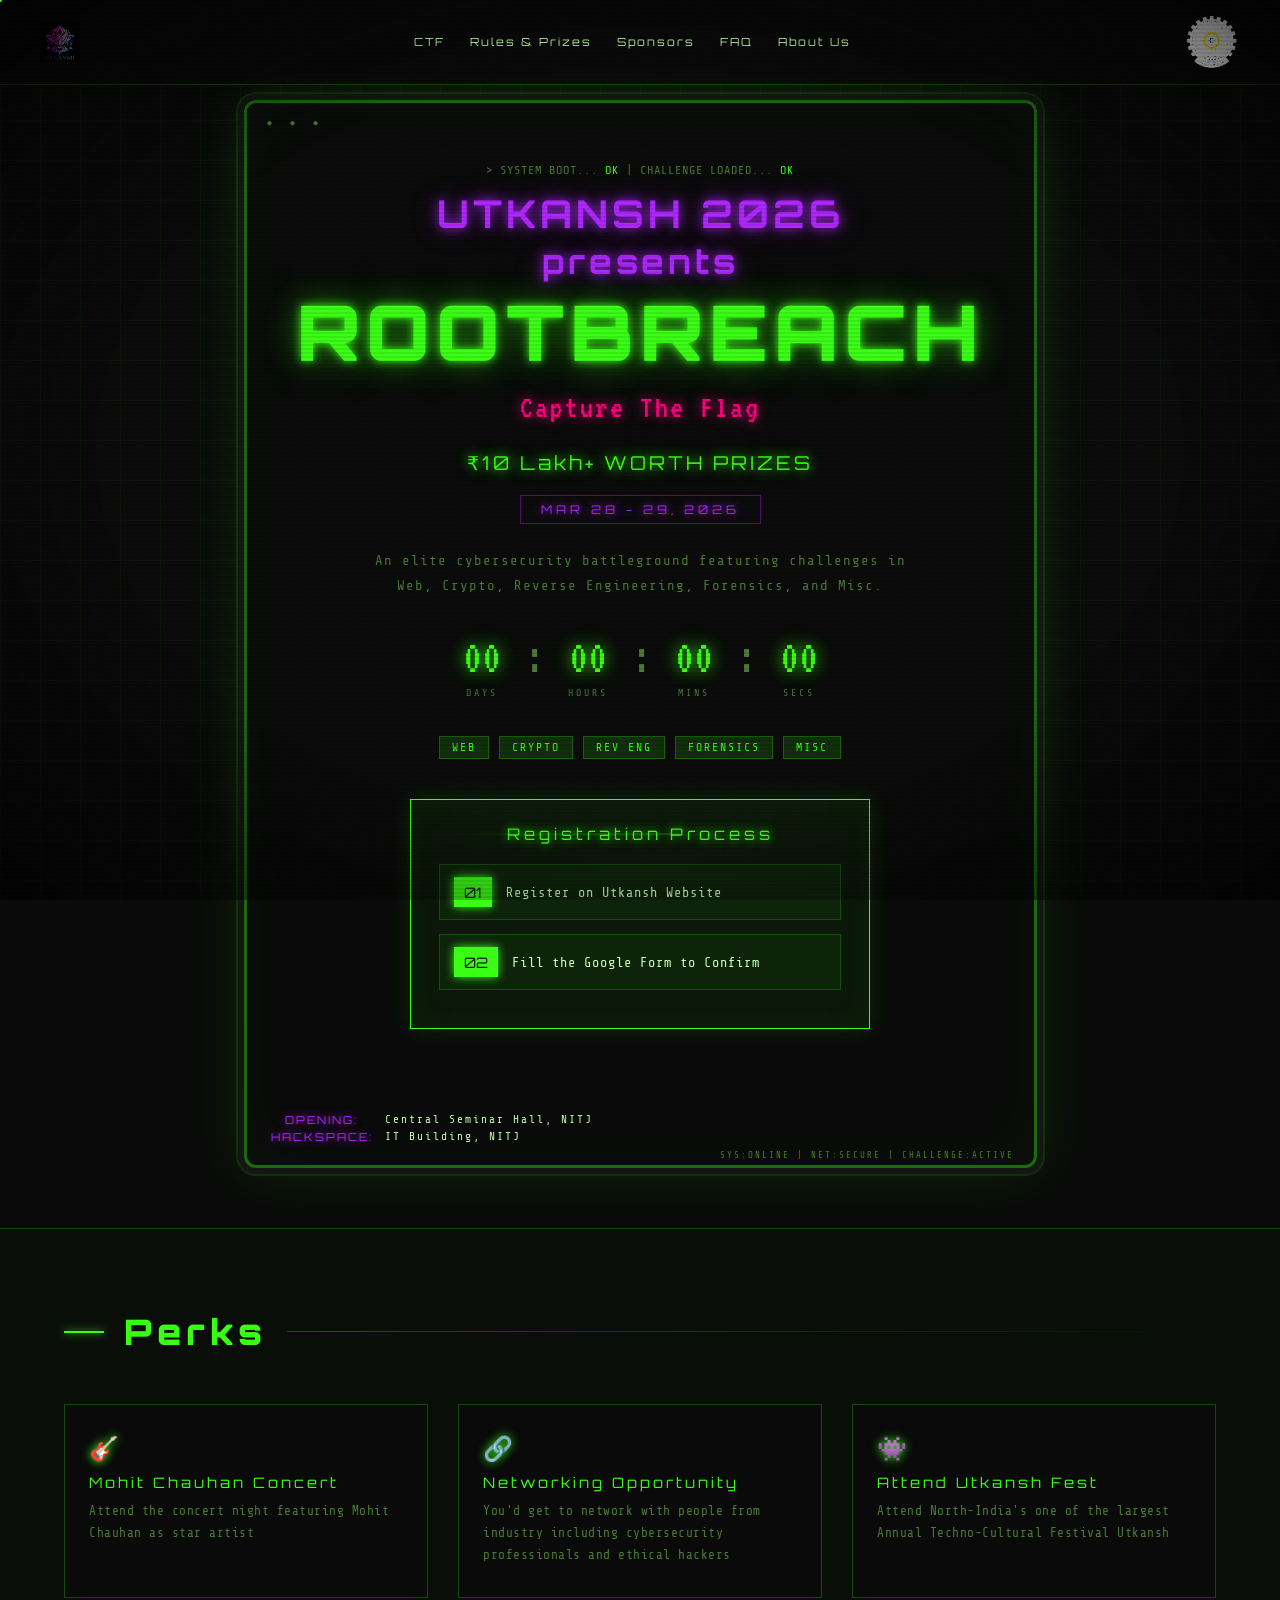
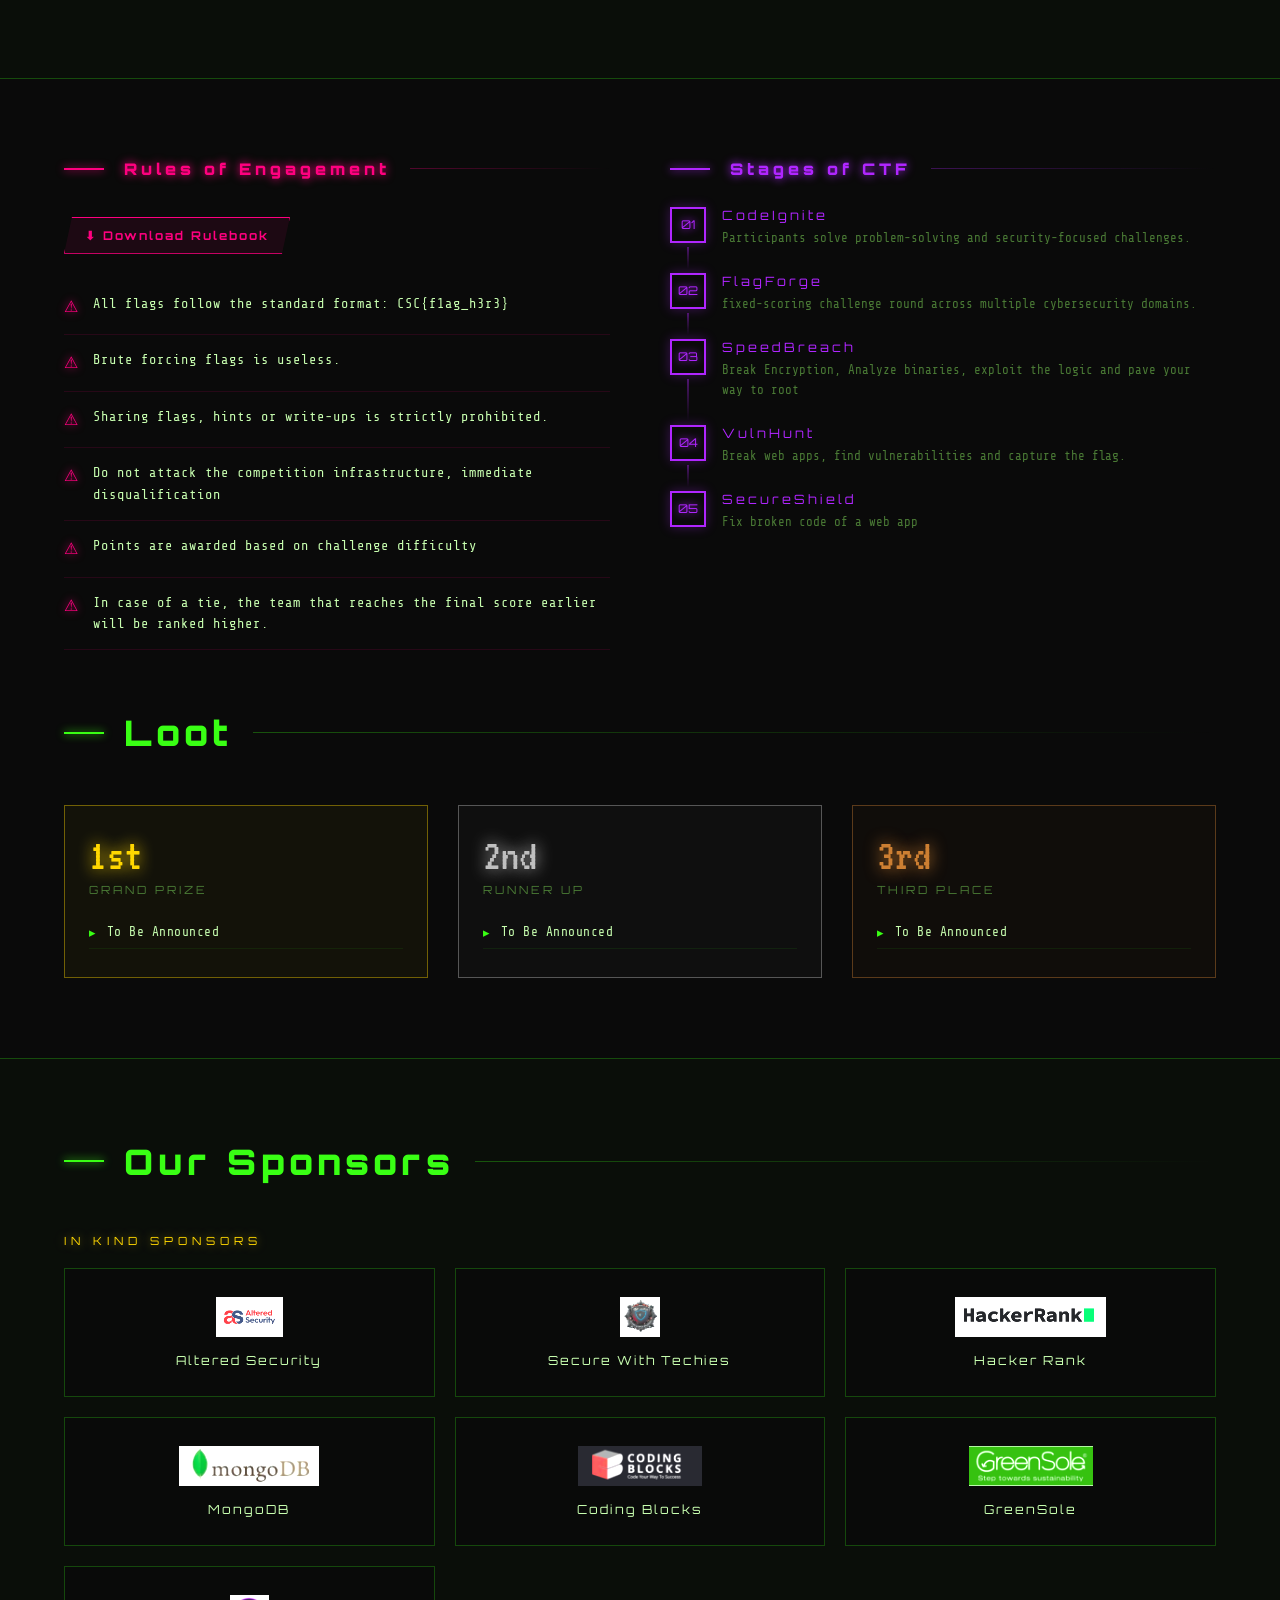
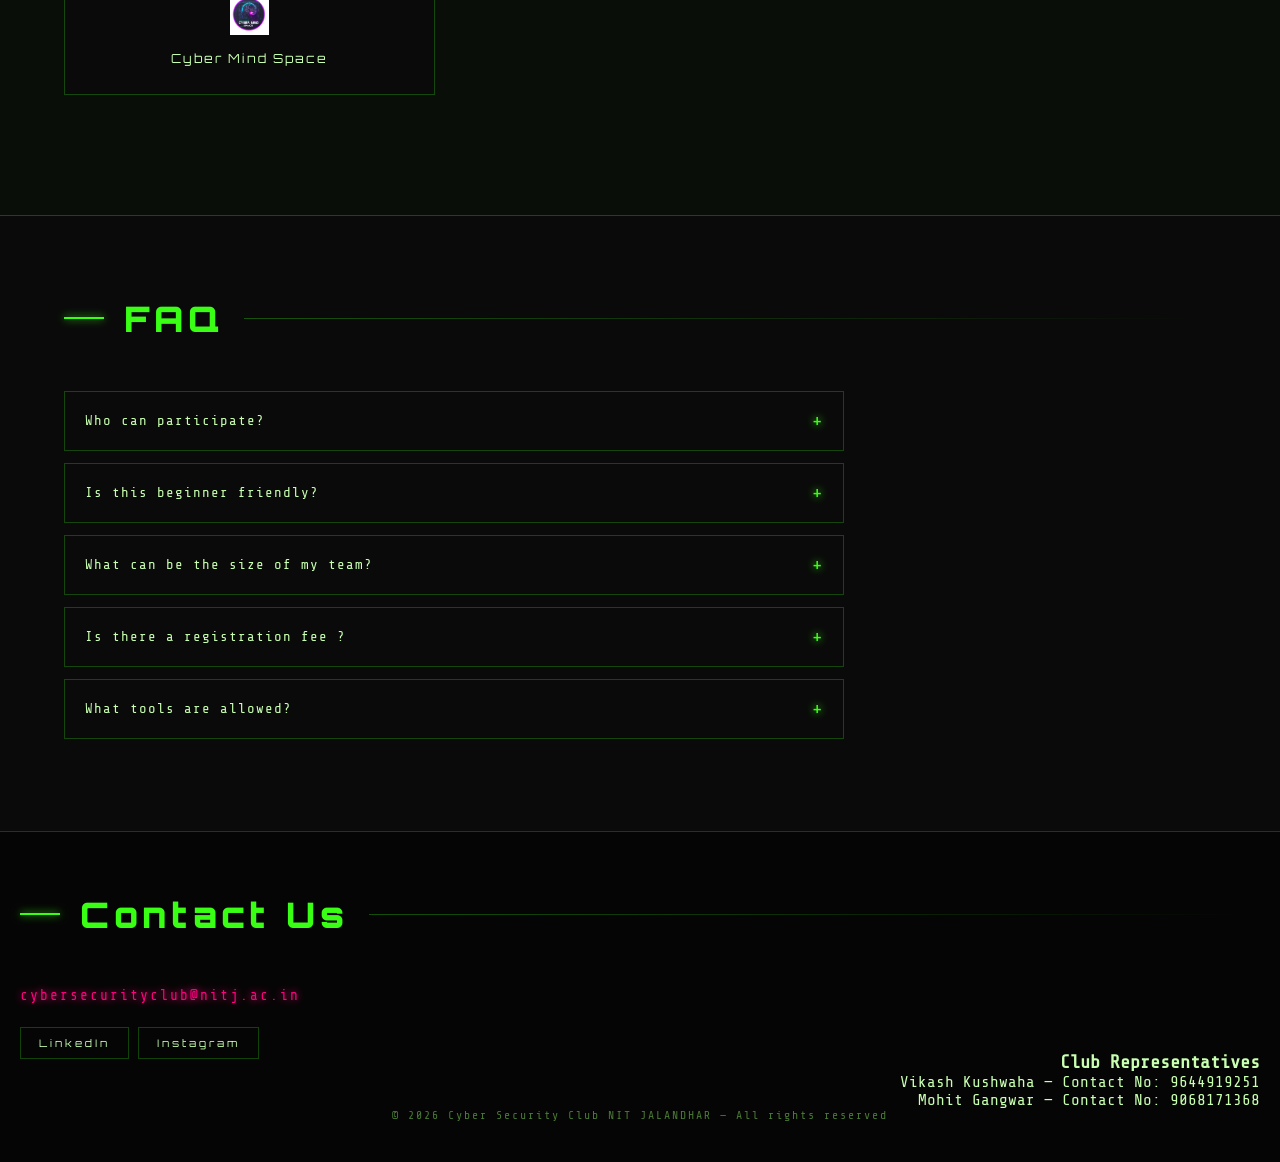
==== commit 78864f66: "Update index.html" ====
--- a/index.html
+++ b/index.html
@@ -7,6 +7,7 @@
 <link rel="preconnect" href="https://fonts.googleapis.com">
 <link href="https://fonts.googleapis.com/css2?family=Share+Tech+Mono&family=Orbitron:wght@400;700;900&family=VT323&display=swap" rel="stylesheet">
 <link rel="stylesheet" href="style.css">
+<link rel="icon" type="image/jpg" href="./assets/CSC_Logo.jpg">
 </head>
 <body>
 <div class="bg-grid"></div>
@@ -119,7 +120,7 @@
   <div class="perk-icon">👾</div>
   <div class="perk-title">Attend Utkansh Fest</div>
   <div class="perk-desc">
-    Attend North-India's one of most biggest Annual Techno-Cultural Festival Utkansh
+    Attend North-India's one of the largest Annual Techno-Cultural Festival Utkansh
   </div>
 </div>
 
--- a/style.css
+++ b/style.css
@@ -127,14 +127,12 @@
   transition: all 0.2s ease;
 
   filter: brightness(1.2);
-}
-
-/* hover effect */
 .nav-register-img:hover {
   transform: scale(1.05);
   filter: brightness(1.5);
 }
-/* Keep links centered */
+
+}
 
 .nav-links {
   display: flex;
@@ -146,6 +144,8 @@
 /* Prevent logo from wrapping */
 .nav-logo {
   white-space: nowrap;
+}
+
 }
 .nav-links a {
   font-size: 0.65rem;
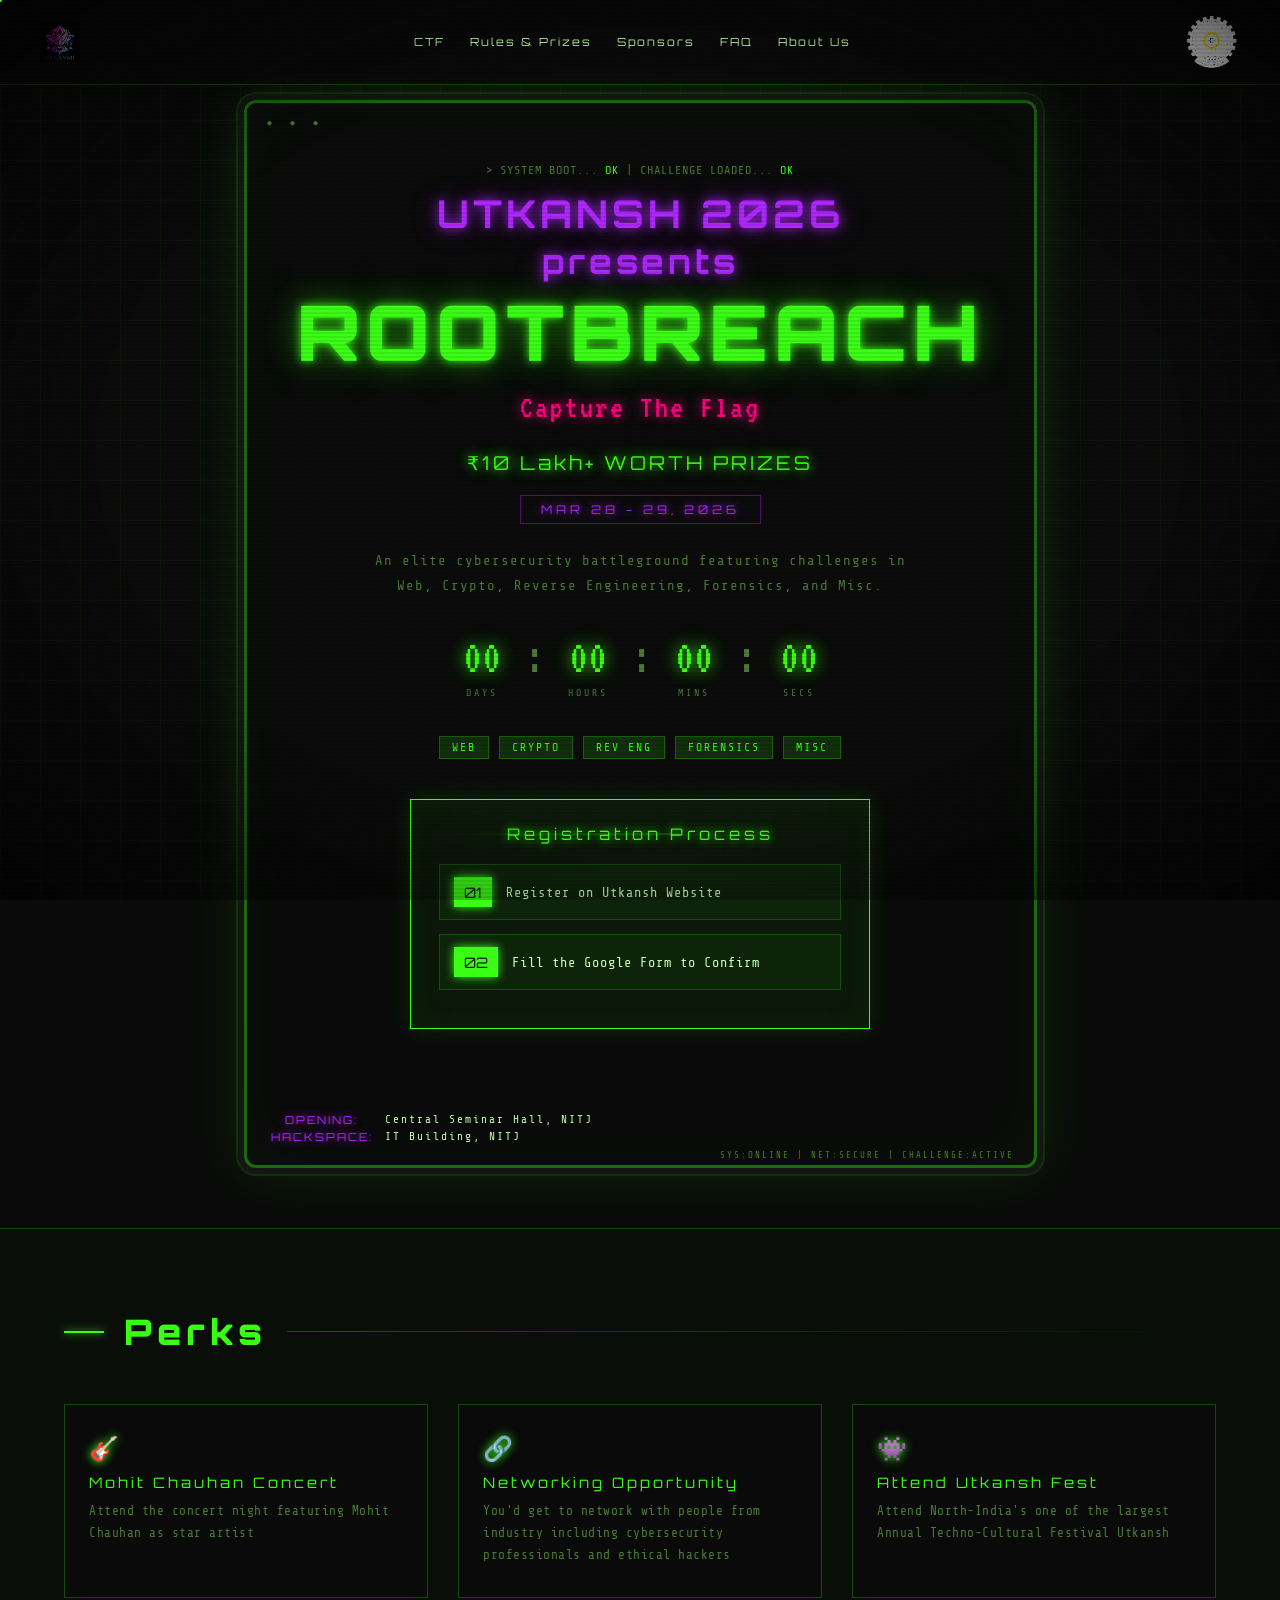
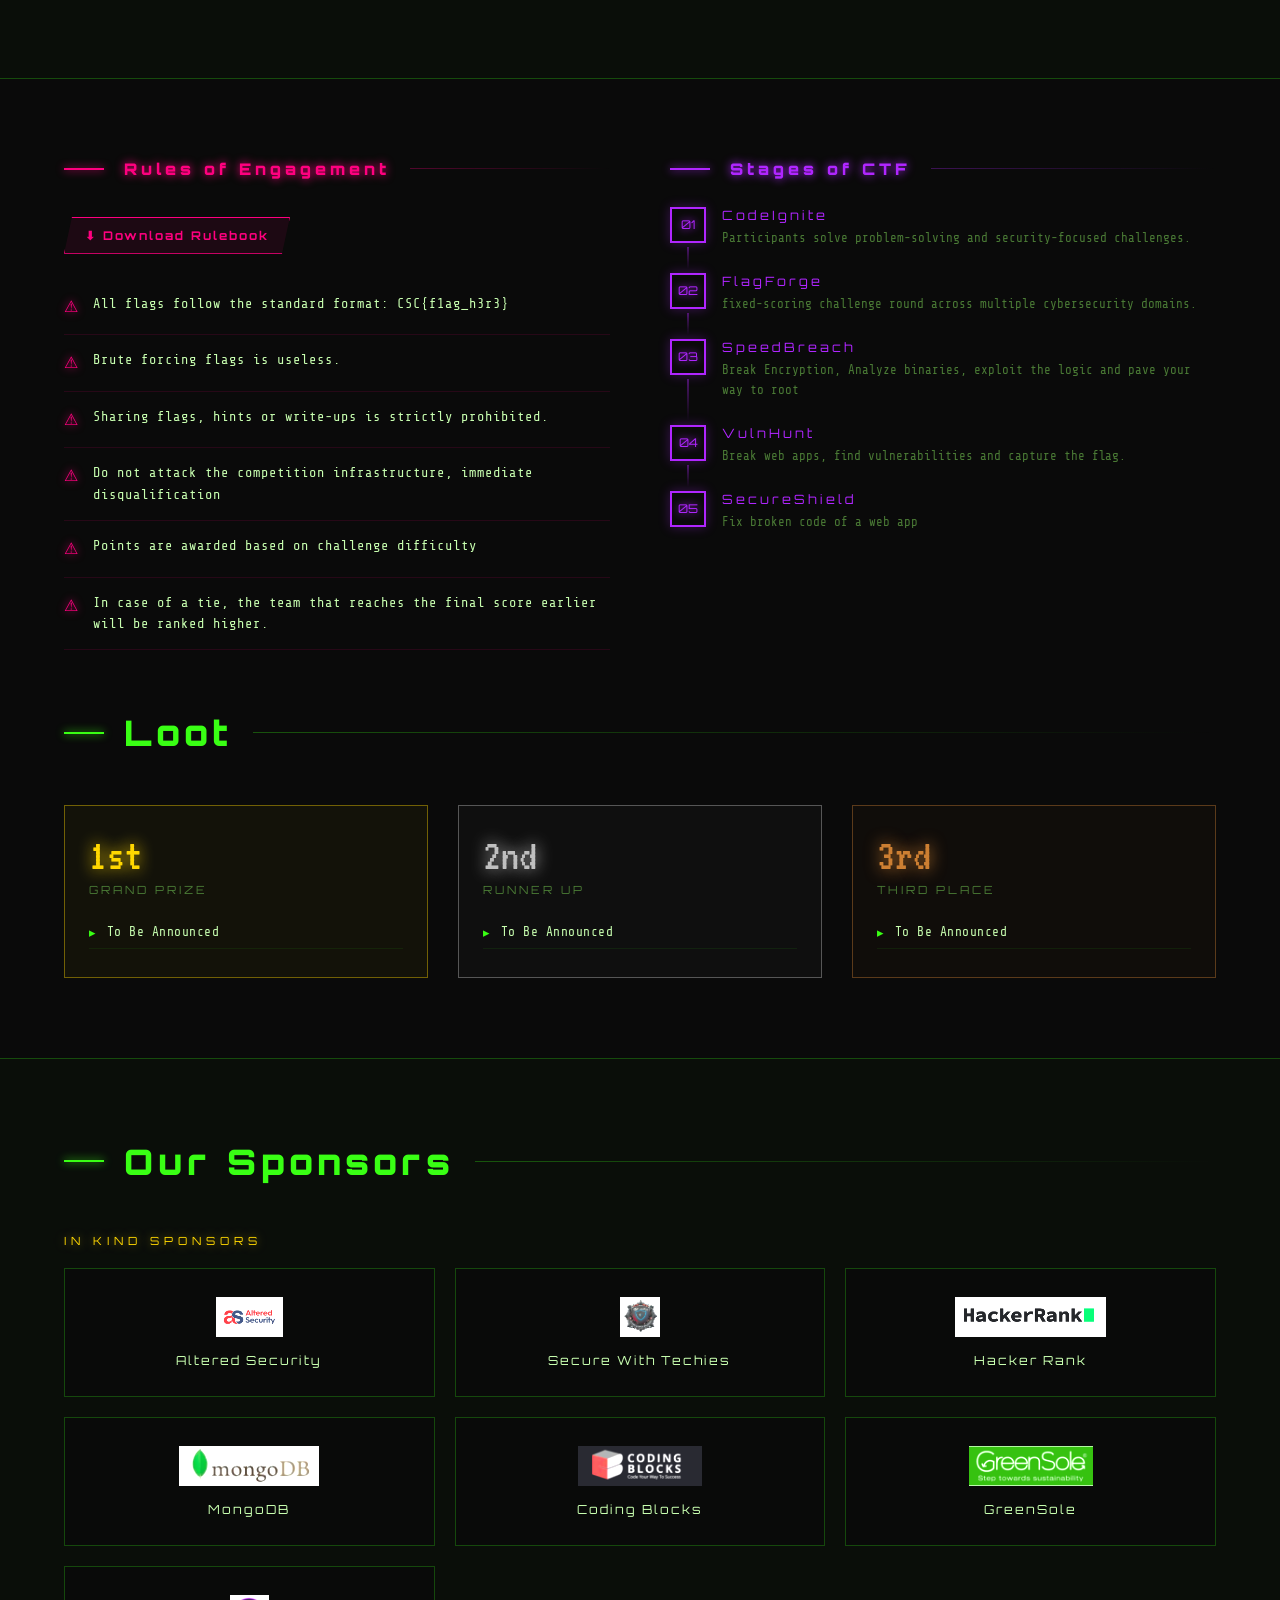
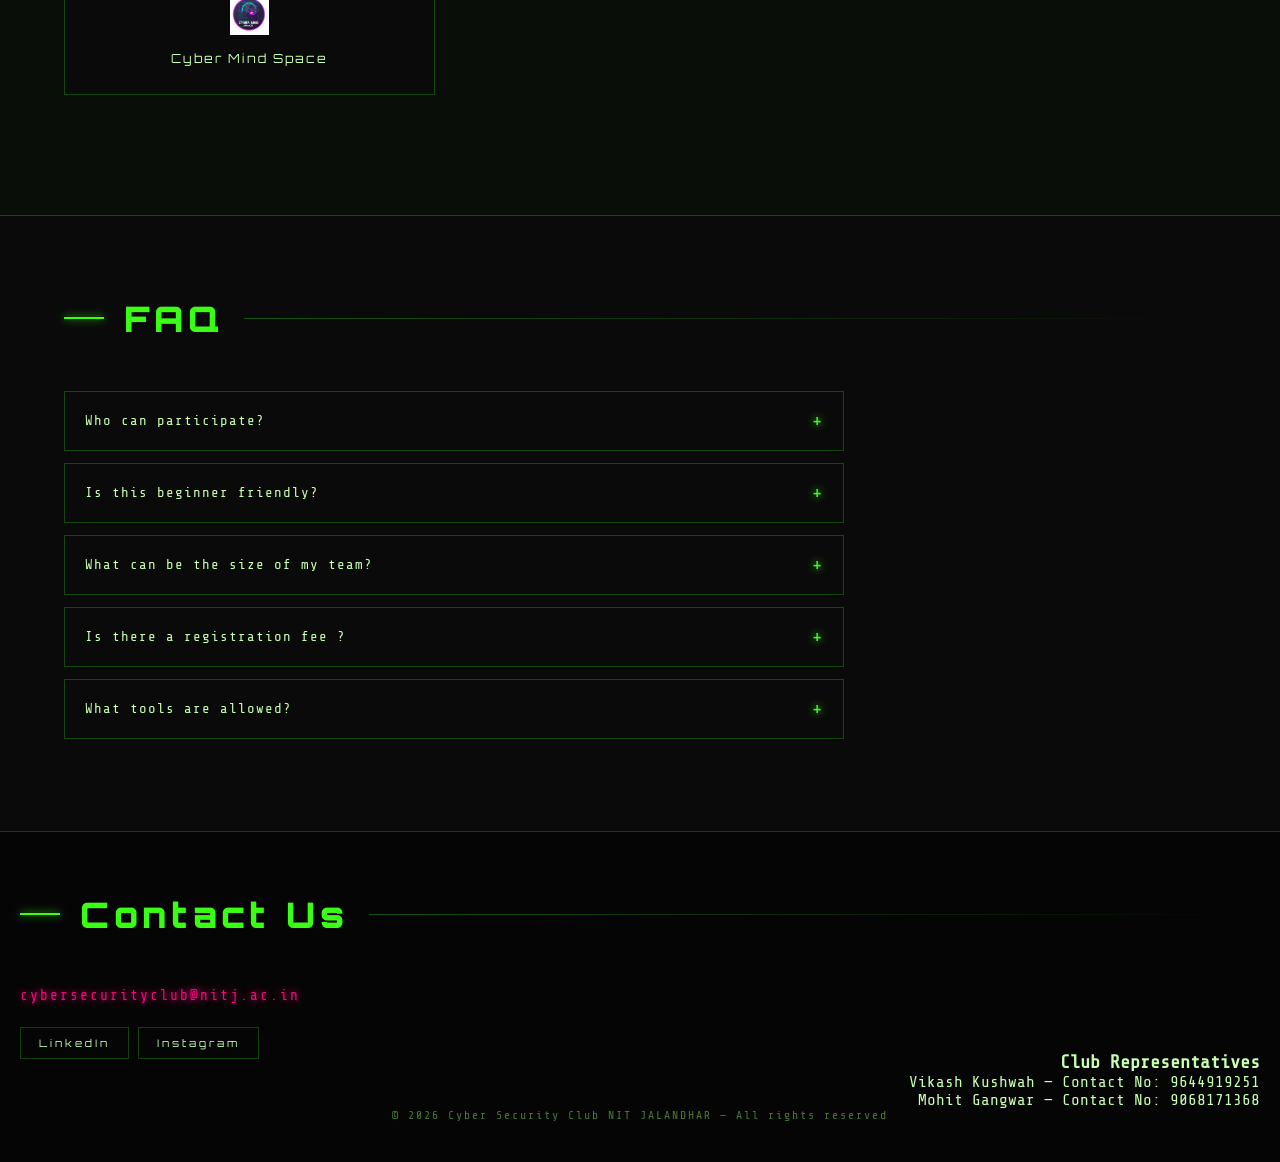
==== commit 443b440f: "Update index.html" ====
--- a/index.html
+++ b/index.html
@@ -3,7 +3,7 @@
 <head>
 <meta charset="UTF-8">
 <meta name="viewport" content="width=device-width, initial-scale=1.0">
-<title>ROOTBREACH — Capture The Flag 202</title>
+<title>ROOTBREACH — Capture The Flag 2026</title>
 <link rel="preconnect" href="https://fonts.googleapis.com">
 <link href="https://fonts.googleapis.com/css2?family=Share+Tech+Mono&family=Orbitron:wght@400;700;900&family=VT323&display=swap" rel="stylesheet">
 <link rel="stylesheet" href="style.css">
@@ -302,7 +302,7 @@
   </div>
   <div class="footer-right">
   <h3 class="rep-heading">Club Representatives</h3>
-  <p>Vikash Kushwaha — Contact No: 9644919251</p>
+  <p>Vikash Kushwah — Contact No: 9644919251</p>
   <p>Mohit Gangwar — Contact No: 9068171368</p>
 </div>
   <p class="footer-copy">© 2026 Cyber Security Club NIT JALANDHAR — All rights reserved</p>
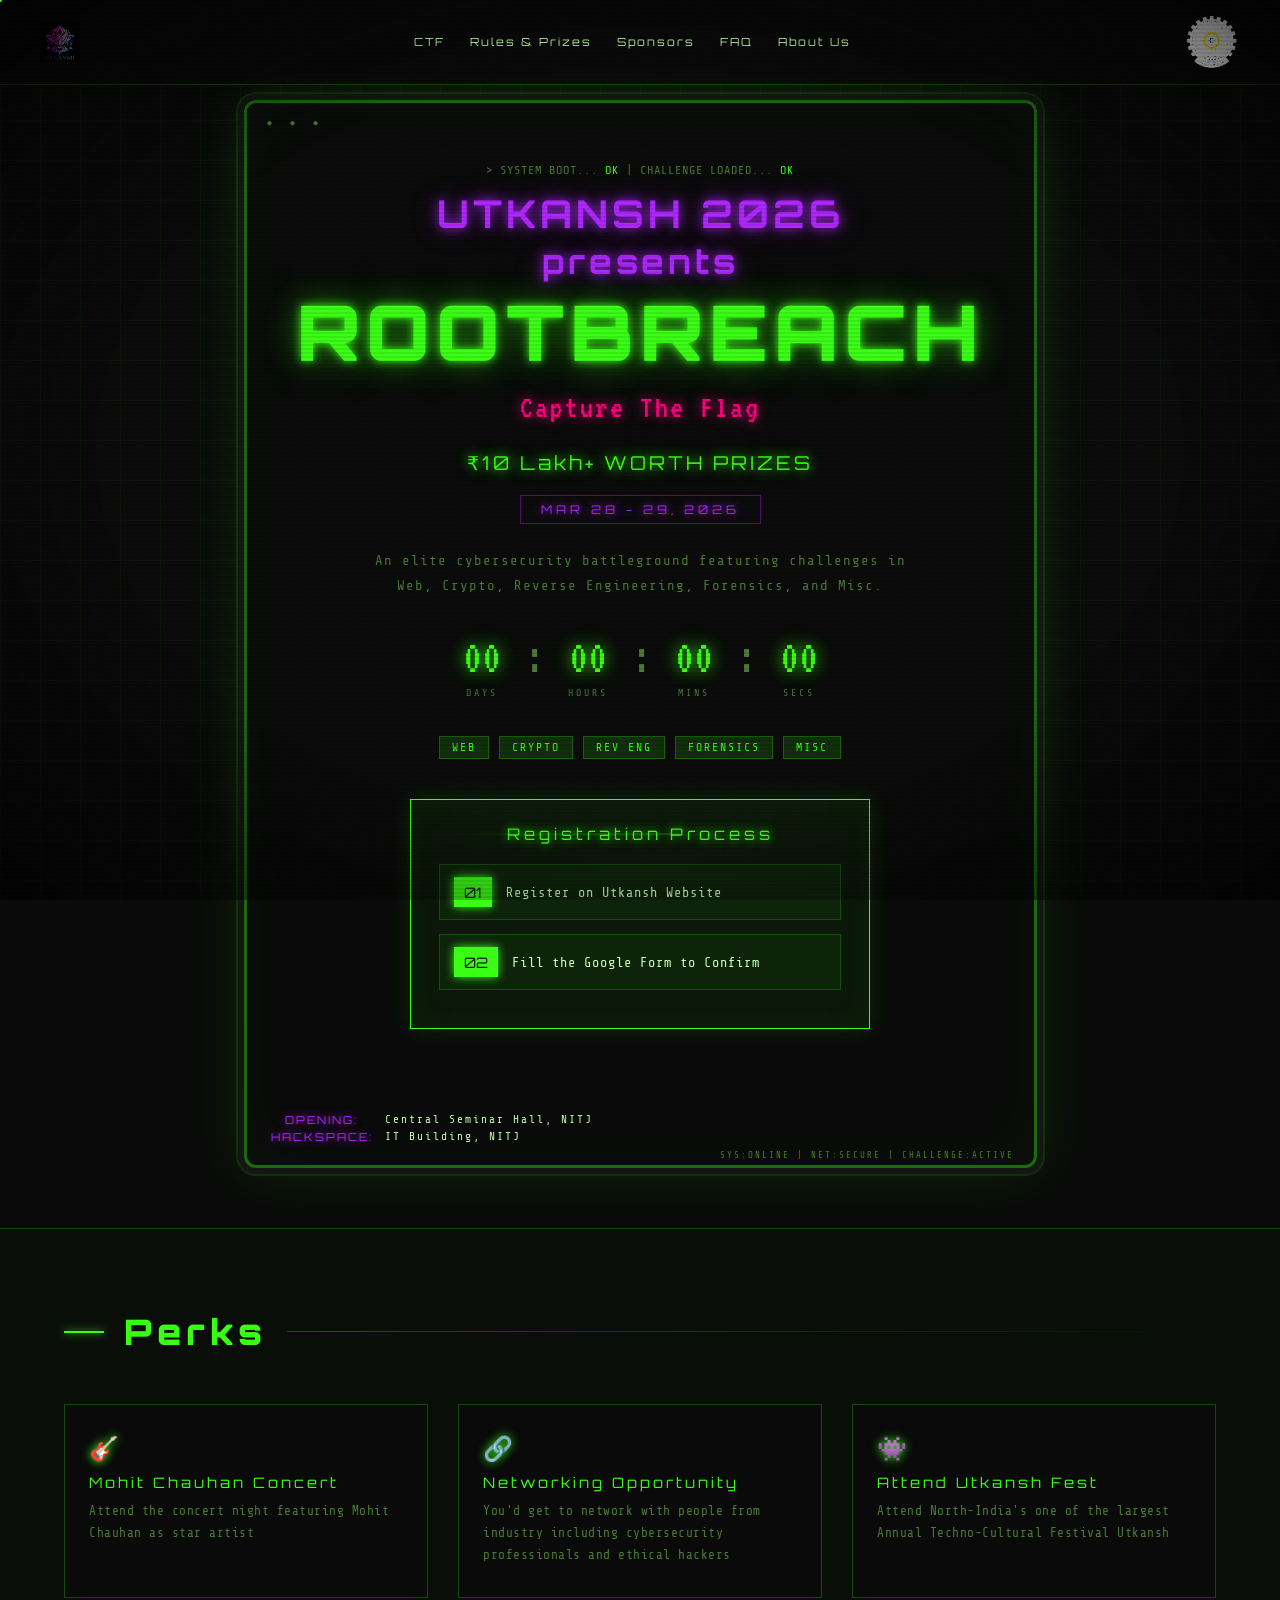
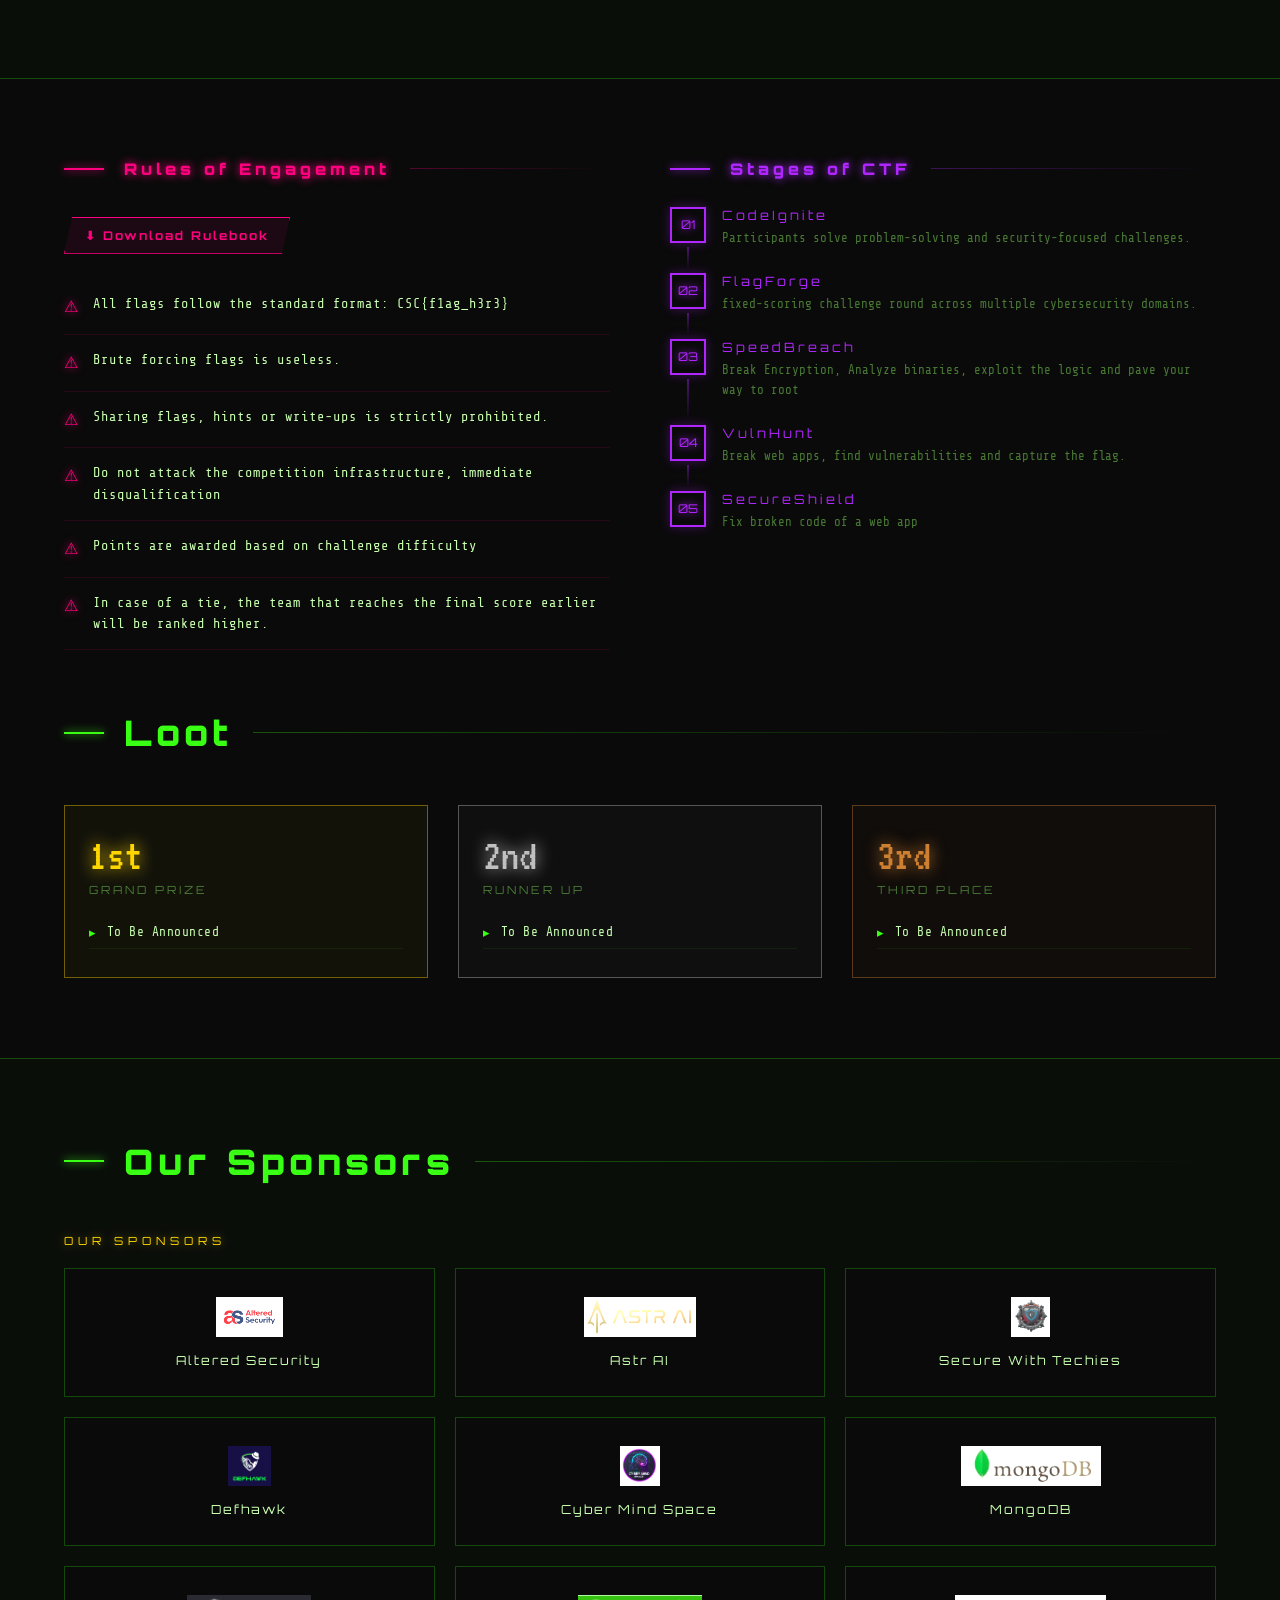
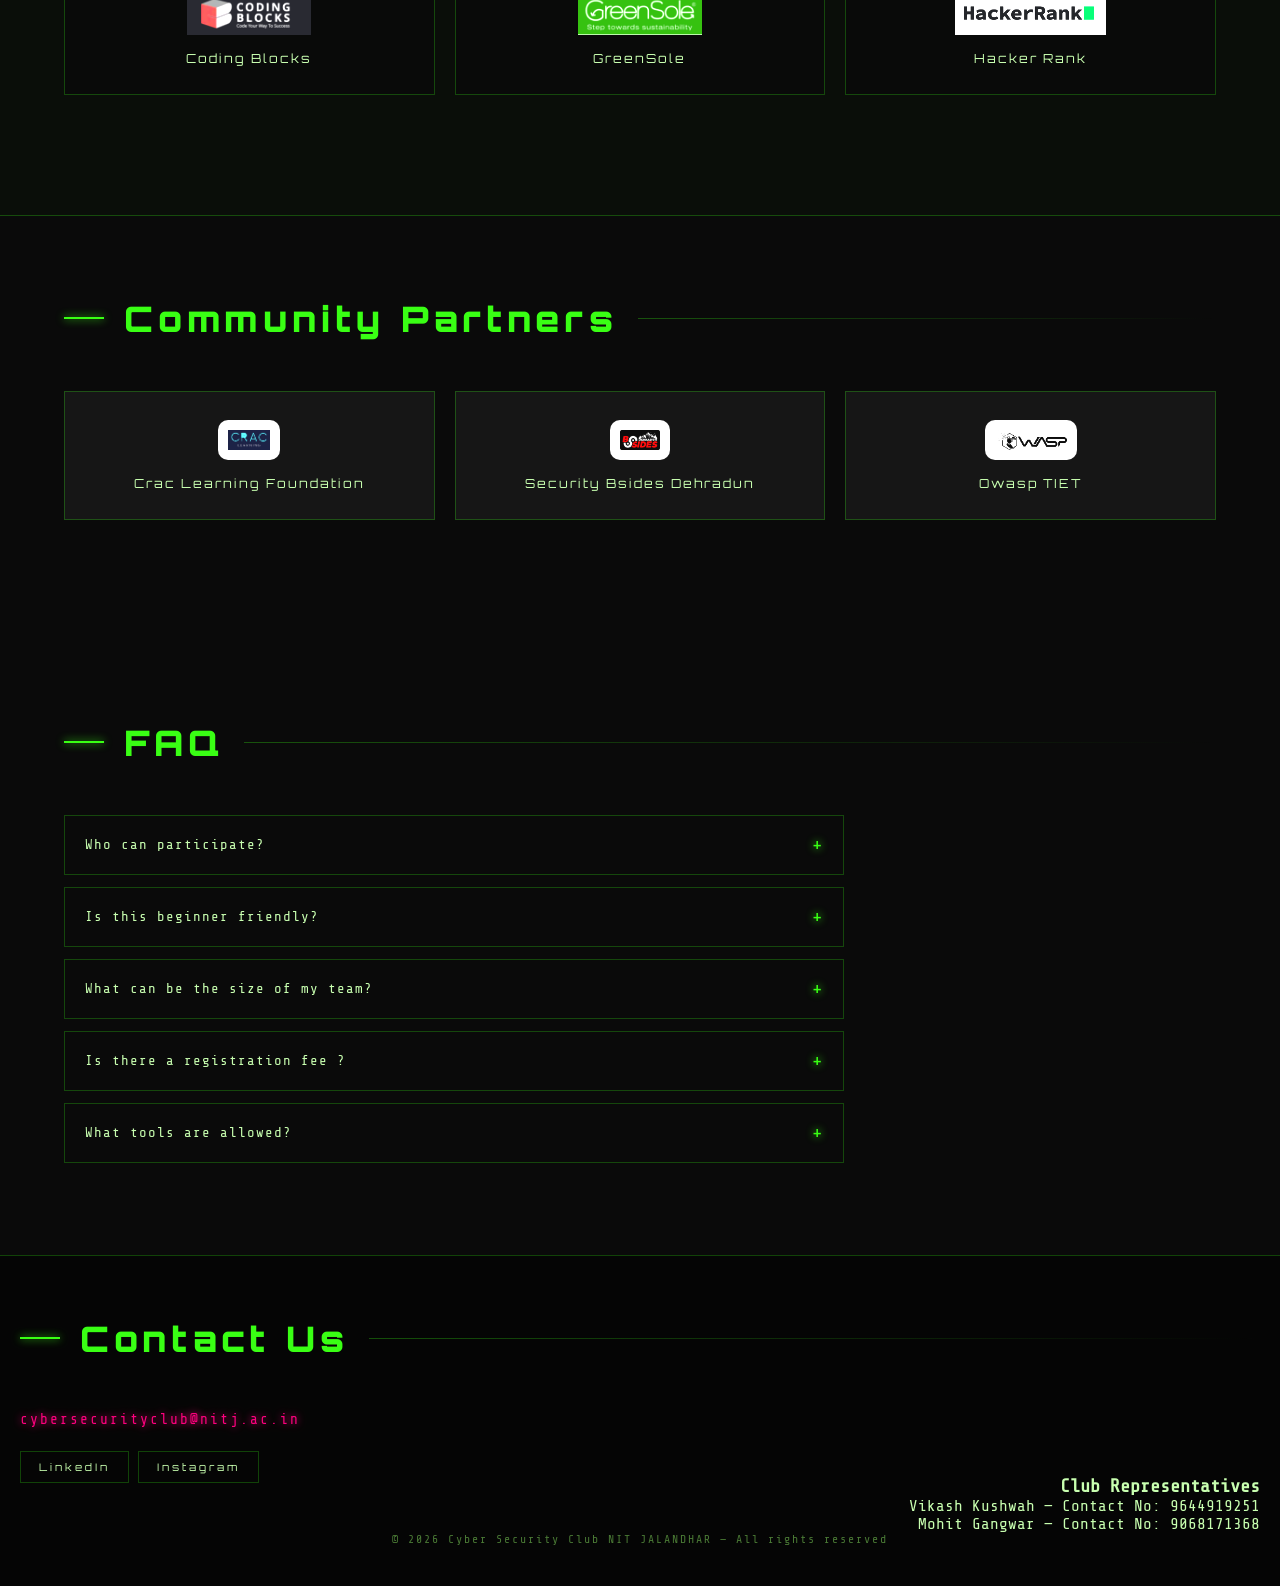
==== commit 95be96c2: "update" ====
--- a/index.html
+++ b/index.html
@@ -231,37 +231,70 @@
   </div>
 </section>
 
-<!-- SPONSORS -->
 <section id="sponsors">
   <h2 class="section-header" style="color:var(--green)">Our Sponsors</h2>
-  <p class="sponsor-tier-title gold reveal">In kind Sponsors</p>
+  <p class="sponsor-tier-title gold reveal">Our Sponsors</p>
   <div class="sponsor-grid reveal">
     <div class="sponsor-card">
     <img src="assets/alteredsec.png" alt="Altered Security">
     <span>Altered Security</span>
     </div>
     <div class="sponsor-card">
+        <img src="assets/astr.png" alt="Astr AI">
+        <span>Astr AI</span></div>
+
+    <div class="sponsor-card">
     <img src="assets/swt.png" alt="Secure with techies">
     <span>Secure With Techies</span>
     </div>
     <div class="sponsor-card">
+        <img src="assets/defhawk.jpeg" alt="Altered Security">
+        <span>Defhawk</span>
+    </div>
+     <div class="sponsor-card">
+        <img src="assets/cybermindspace.png" alt="Altered Security">
+        <span>Cyber Mind Space</span></div>
+    
+    <div class="sponsor-card">
+        <img src="assets/mongo.png" alt="Altered Security">
+        <span>MongoDB</span>
+    </div>
+    <div class="sponsor-card">
+        <img src="assets/codingblocks.png" alt="Altered Security">
+        <span>Coding Blocks</span></div>
+    <div class="sponsor-card">
+        <img src="assets/greensole.png" alt="Altered Security">
+        <span>GreenSole</span>
+      </div>
+    <div class="sponsor-card">
         <img src="assets/hackrank.png" alt="Altered Security">
         <span>Hacker Rank</span>
     </div>
-    <div class="sponsor-card">
-        <img src="assets/mongo.png" alt="Altered Security">
-        <span>MongoDB</span>
-    </div>
-    <div class="sponsor-card">
-        <img src="assets/codingblocks.png" alt="Altered Security">
-        <span>Coding Blocks</span></div>
-    <div class="sponsor-card">
-        <img src="assets/greensole.png" alt="Altered Security">
-        <span>GreenSole</span></div>
-    <div class="sponsor-card">
-        <img src="assets/cybermindspace.png" alt="Altered Security">
-        <span>Cyber Mind Space</span></div>
-    </div>
+    </div> 
+</section>
+
+<section id="community-partners">
+  <h2 class="section-header" style="color:var(--green)">Community Partners</h2>
+
+
+  <div class="sponsor-grid reveal">
+
+    <div class="sponsor-card">
+      <img src="assets/crac.png" alt="Partner 1">
+      <span>Crac Learning Foundation</span>
+    </div>
+
+    <div class="sponsor-card">
+      <img src="assets/bsidesdehradun.png" alt="Partner 2">
+      <span>Security Bsides Dehradun</span>
+    </div>
+
+    <div class="sponsor-card">
+      <img src="assets/owasptiet.png" alt="Partner 3">
+      <span>Owasp TIET</span>
+    </div>
+
+  </div>
 </section>
 
 <!-- FAQ -->
@@ -270,7 +303,7 @@
   <div class="faq-list" >
     <div class="faq-item">
       <div class="faq-q">Who can participate? <span class="faq-icon">+</span></div>
-      <div class="faq-a">Students, Cybersecurity professionals, and tech enthusiasts. Just be enthusiast towards tech and let's hunt for flaws.</div>
+      <div class="faq-a">Students from any college or university can participate. Just be enthusiast towards tech and let's hunt for flags.</div>
     </div>
     <div class="faq-item">
       <div class="faq-q">Is this beginner friendly? <span class="faq-icon">+</span></div>
@@ -278,7 +311,7 @@
     </div>
     <div class="faq-item">
       <div class="faq-q">What can be the size of my team? <span class="faq-icon">+</span></div>
-      <div class="faq-a">Number of team members can range from 2-5.</div>
+      <div class="faq-a">Number of team members can range from 1-5.</div>
     </div>
     <div class="faq-item">
       <div class="faq-q">Is there a registration fee ?<span class="faq-icon">+</span></div>
--- a/style.css
+++ b/style.css
@@ -146,7 +146,7 @@
   white-space: nowrap;
 }
 
-}
+
 .nav-links a {
   font-size: 0.65rem;
   letter-spacing: 1px;
@@ -1015,6 +1015,18 @@
     width: 100%;
   }
 }
+/* Community Partner Logo Fix */
+#community-partners .sponsor-card img {
+  background: #fff;
+  padding: 10px;
+  border-radius: 10px;
+  object-fit: contain;
+}
+
+/* Optional: make cards feel slightly distinct */
+#community-partners .sponsor-card {
+  background: rgba(255, 255, 255, 0.05);
+}
   /* ─── FAQ ─── */
   .faq-list { max-width: 780px; }
 
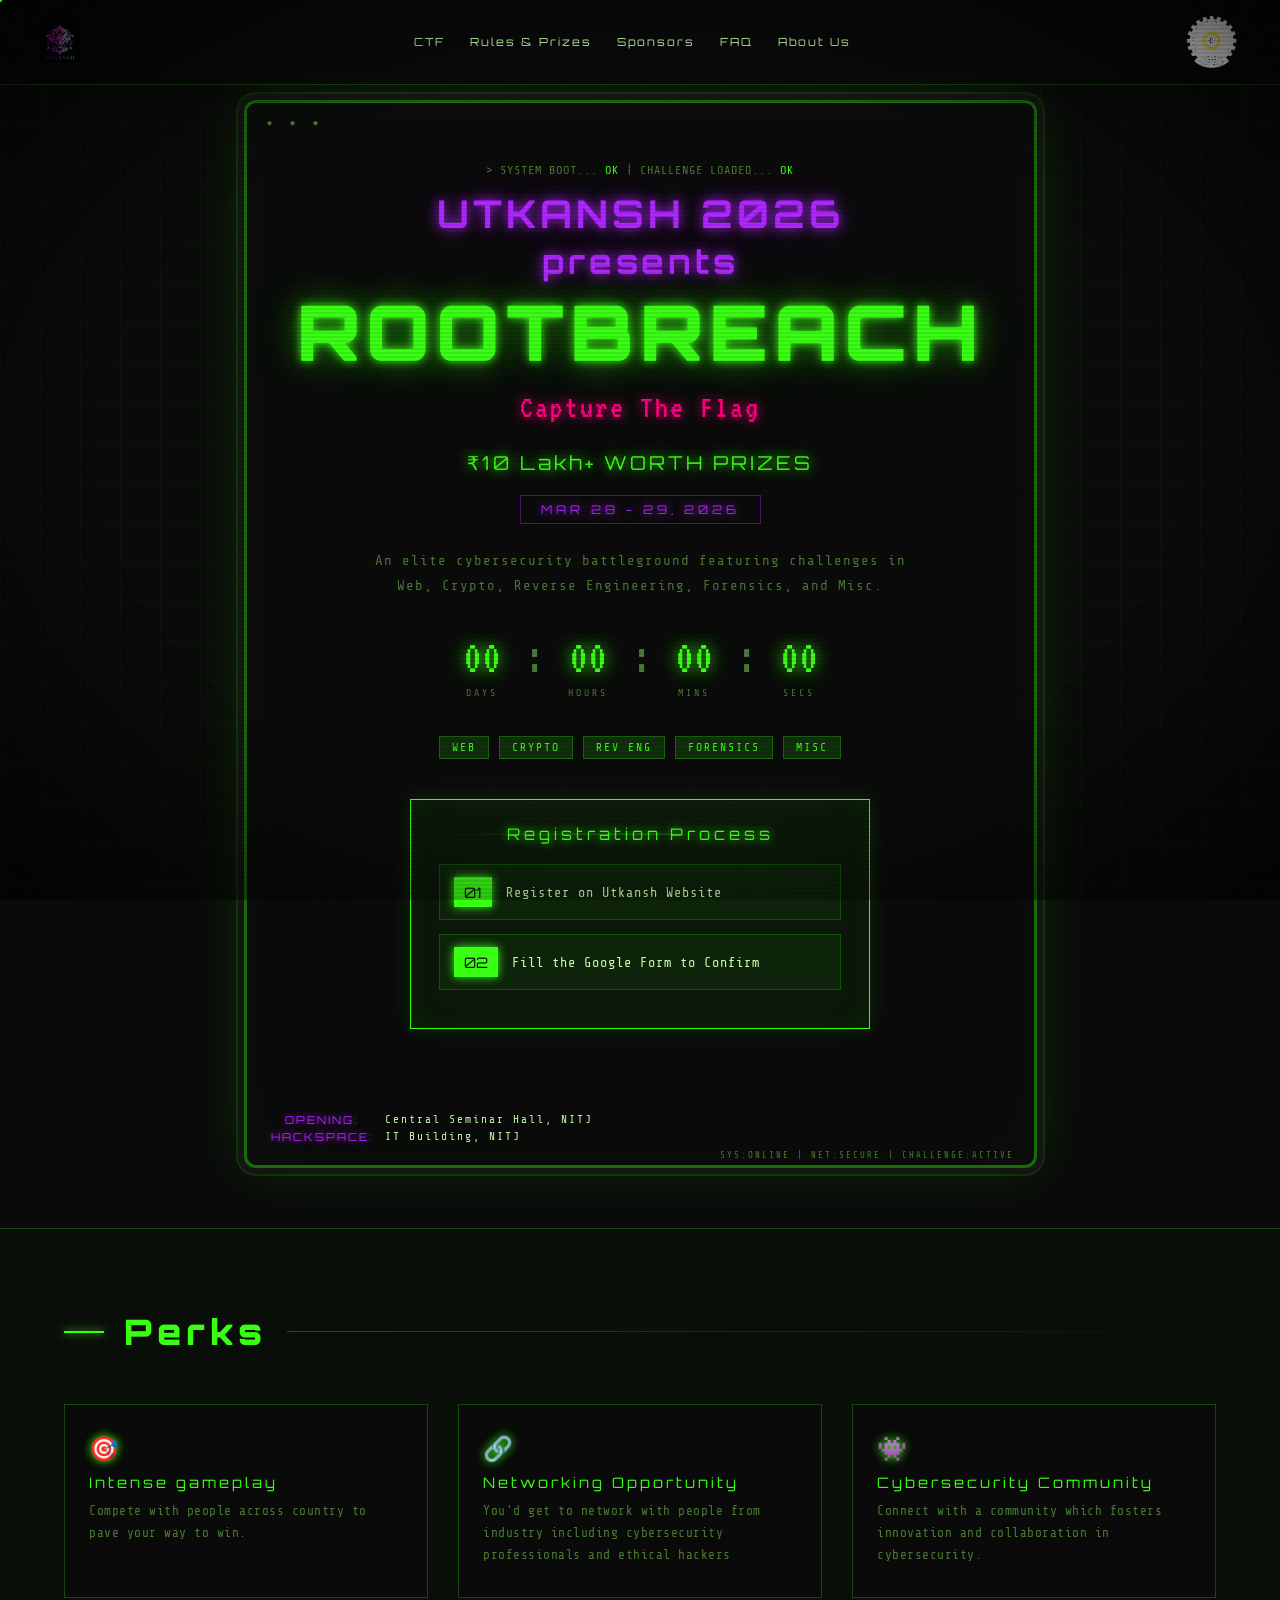
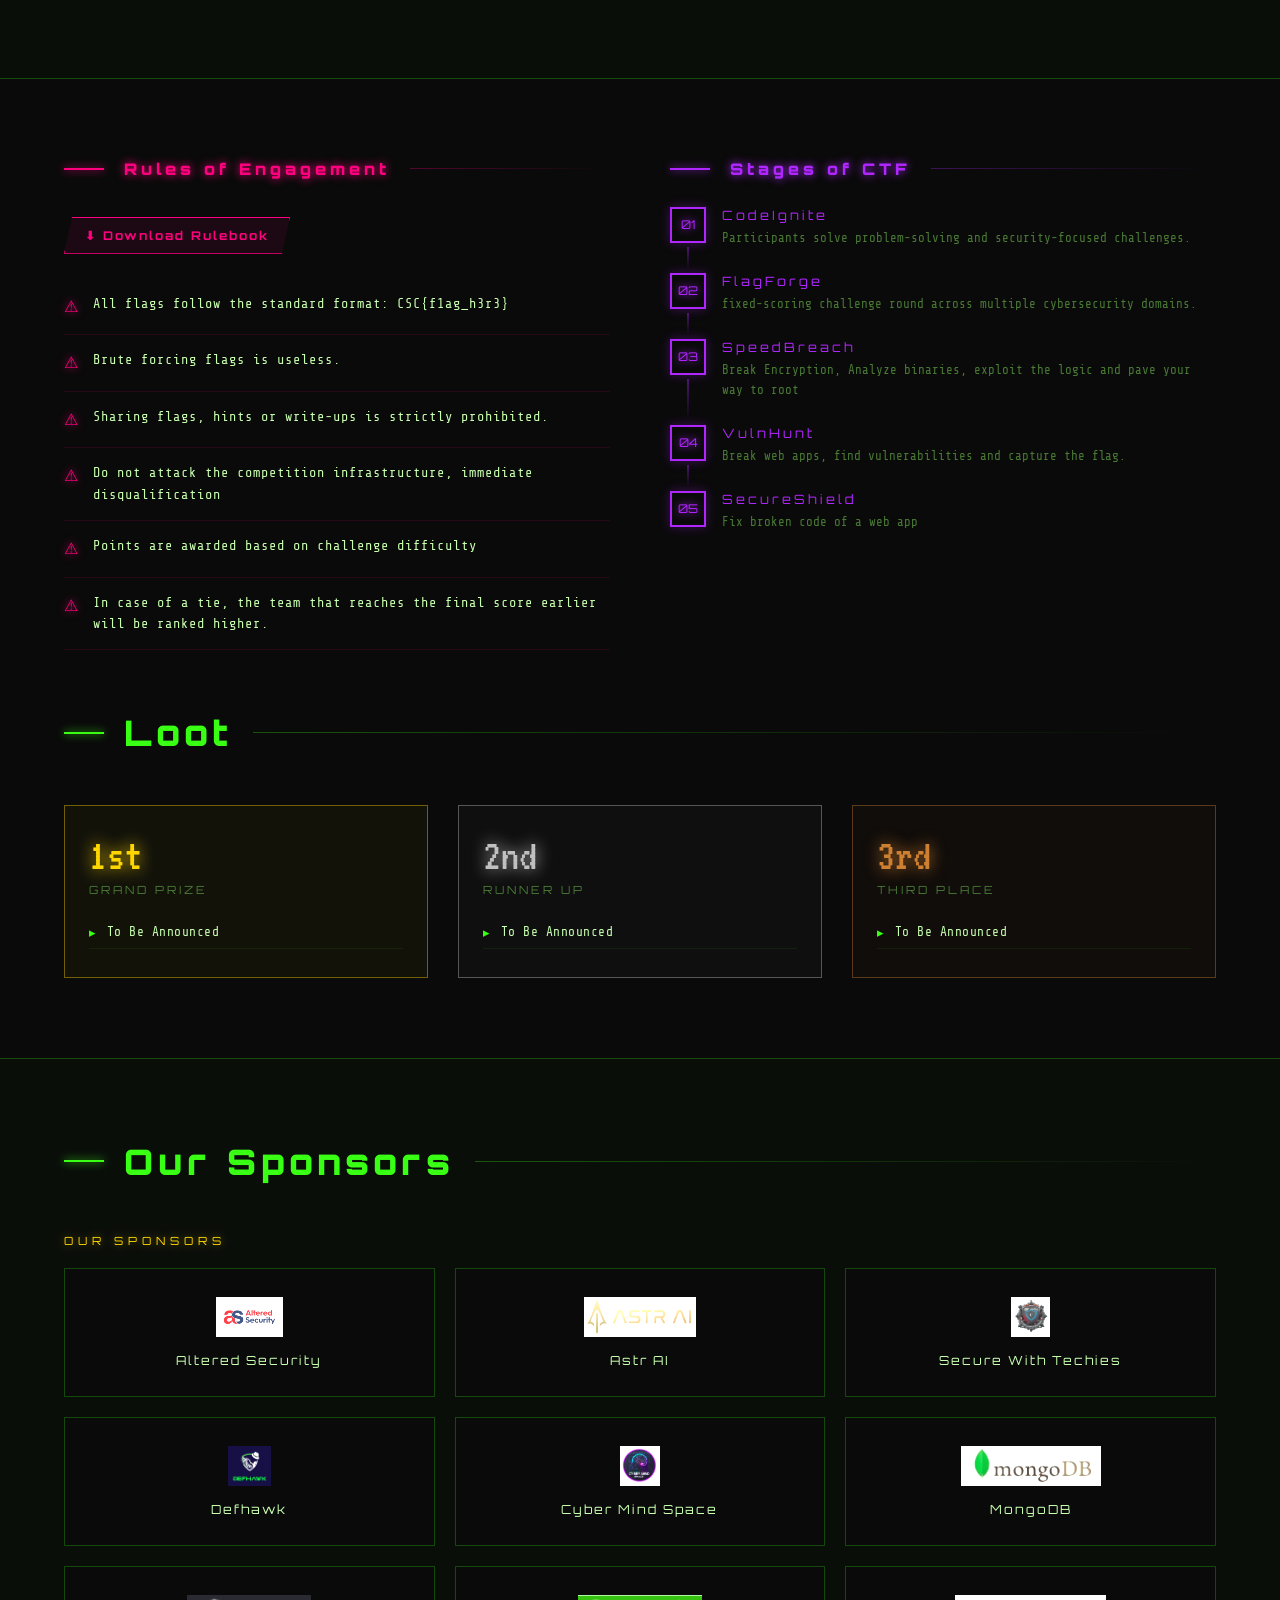
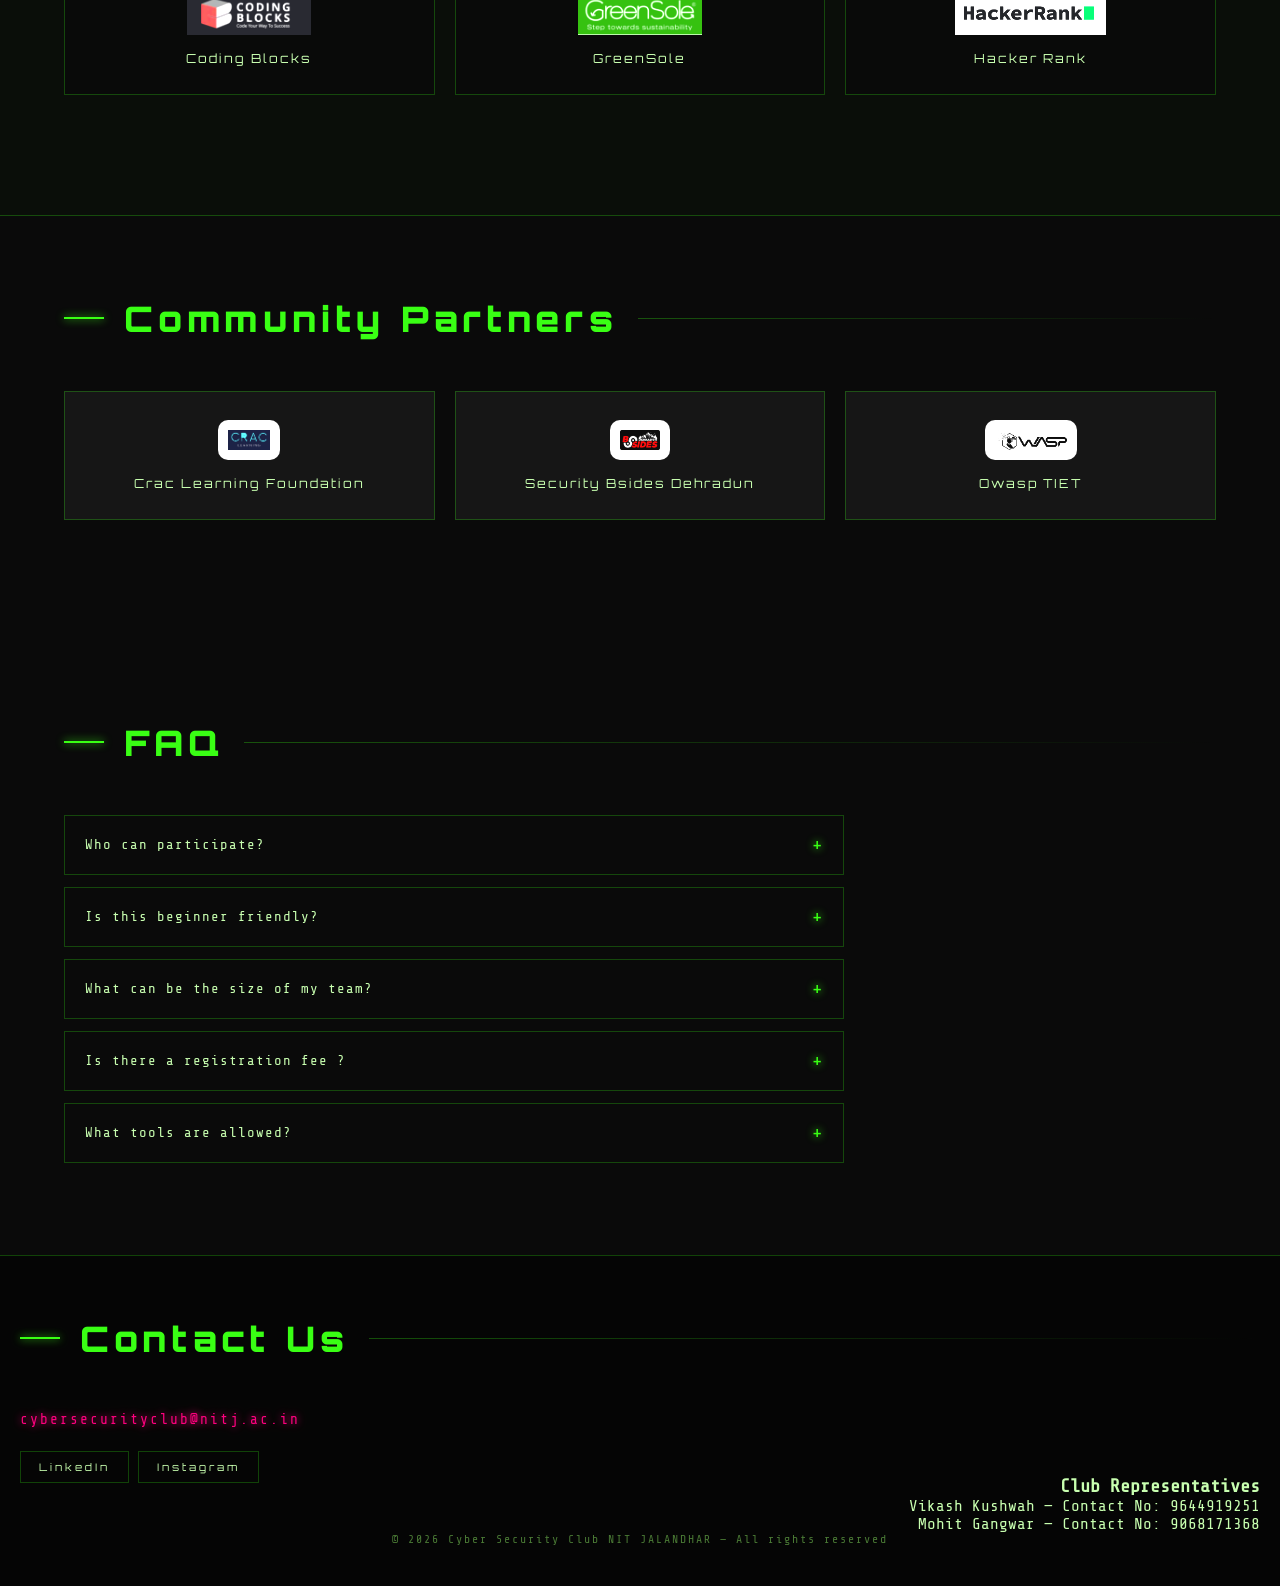
==== commit f30341ab: "changes" ====
--- a/index.html
+++ b/index.html
@@ -100,14 +100,14 @@
 
   <div class="perks-grid">
     
+
     <div class="perk-card">
-      <div class="perk-icon">🎸</div>
-      <div class="perk-title">Mohit Chauhan Concert</div>
+      <div class="perk-icon">🎯</div>
+      <div class="perk-title">Intense gameplay</div>
       <div class="perk-desc">
-Attend the concert night featuring Mohit Chauhan as star artist
-      </div>
-    </div>
-
+        Compete with people across country to pave your way to win.
+      </div>
+    </div>
     <div class="perk-card">
       <div class="perk-icon">🔗</div>
       <div class="perk-title">Networking Opportunity</div>
@@ -117,12 +117,12 @@
     </div>
 
     <div class="perk-card">
-  <div class="perk-icon">👾</div>
-  <div class="perk-title">Attend Utkansh Fest</div>
-  <div class="perk-desc">
-    Attend North-India's one of the largest Annual Techno-Cultural Festival Utkansh
-  </div>
-</div>
+      <div class="perk-icon">👾</div>
+      <div class="perk-title">Cybersecurity Community</div>
+      <div class="perk-desc">
+        Connect with a community which fosters innovation and collaboration in cybersecurity. 
+      </div>
+    </div>
 
   </div>
 </section>
